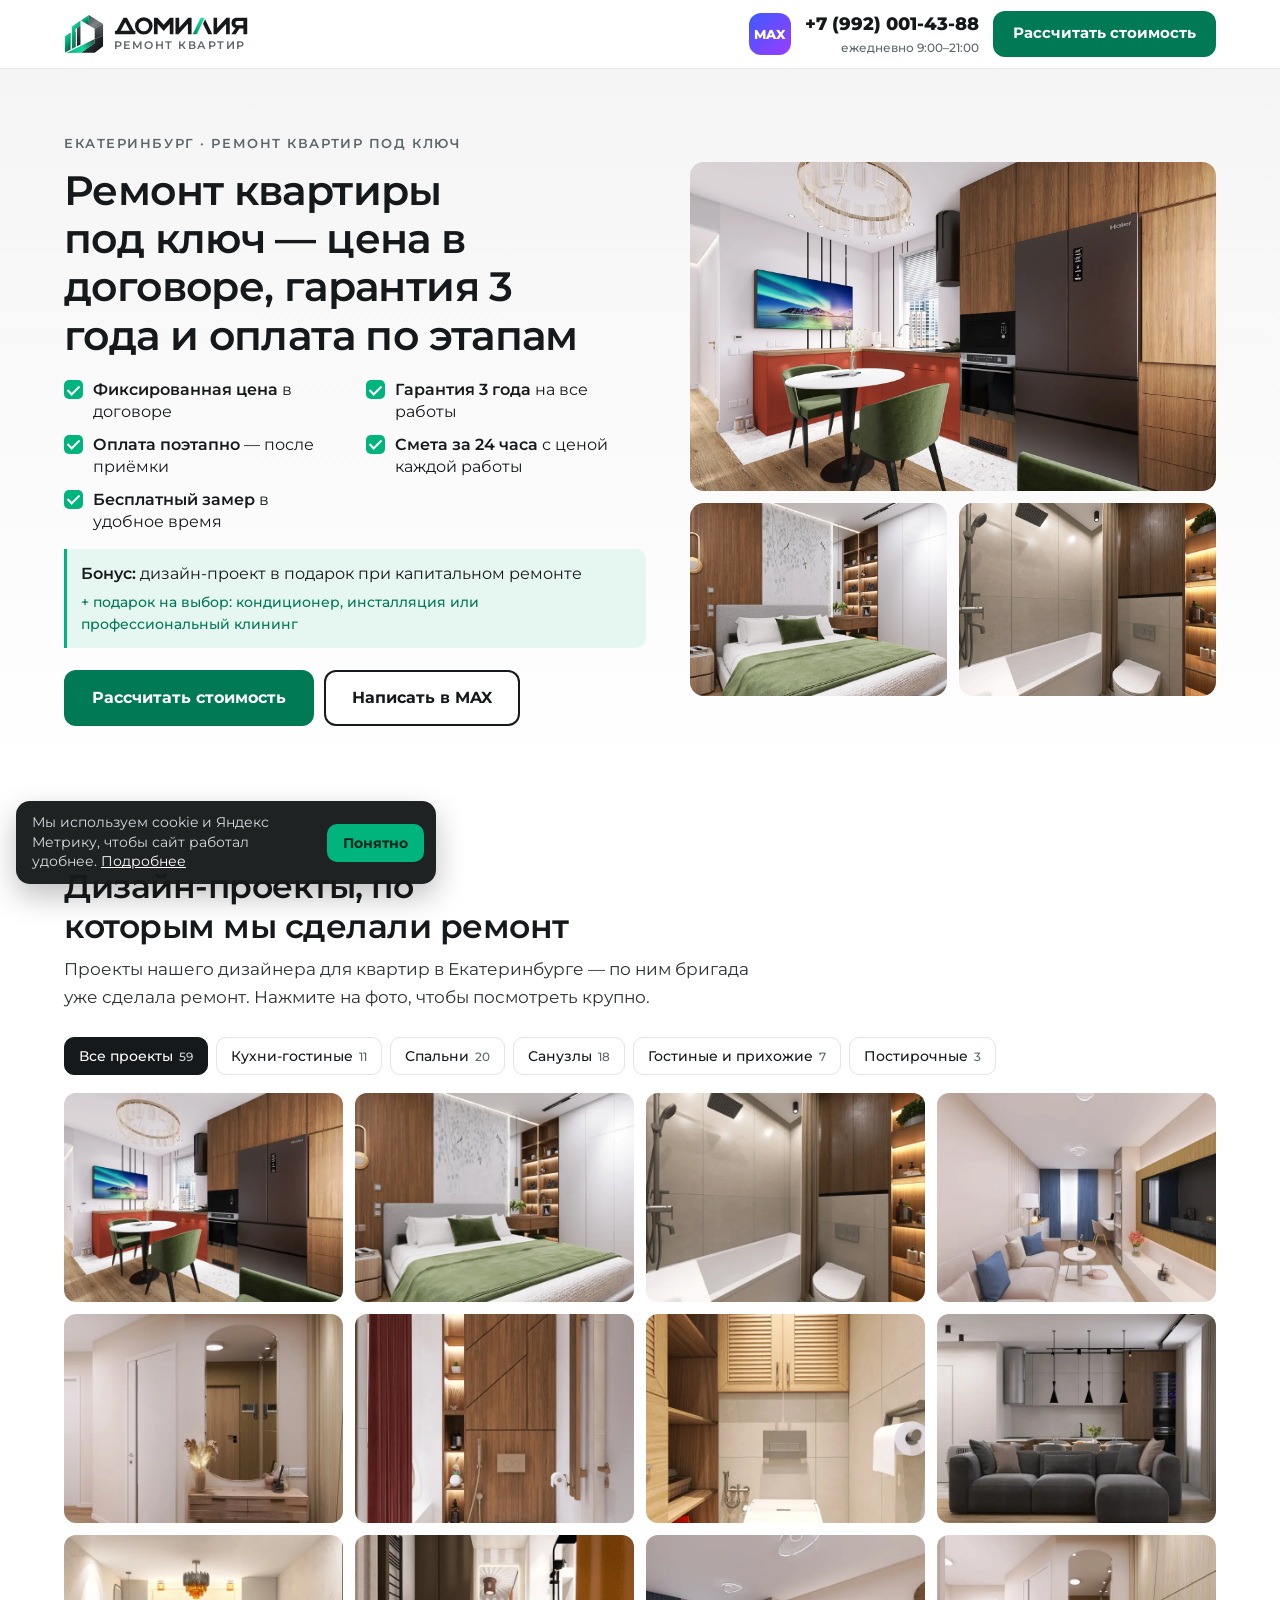
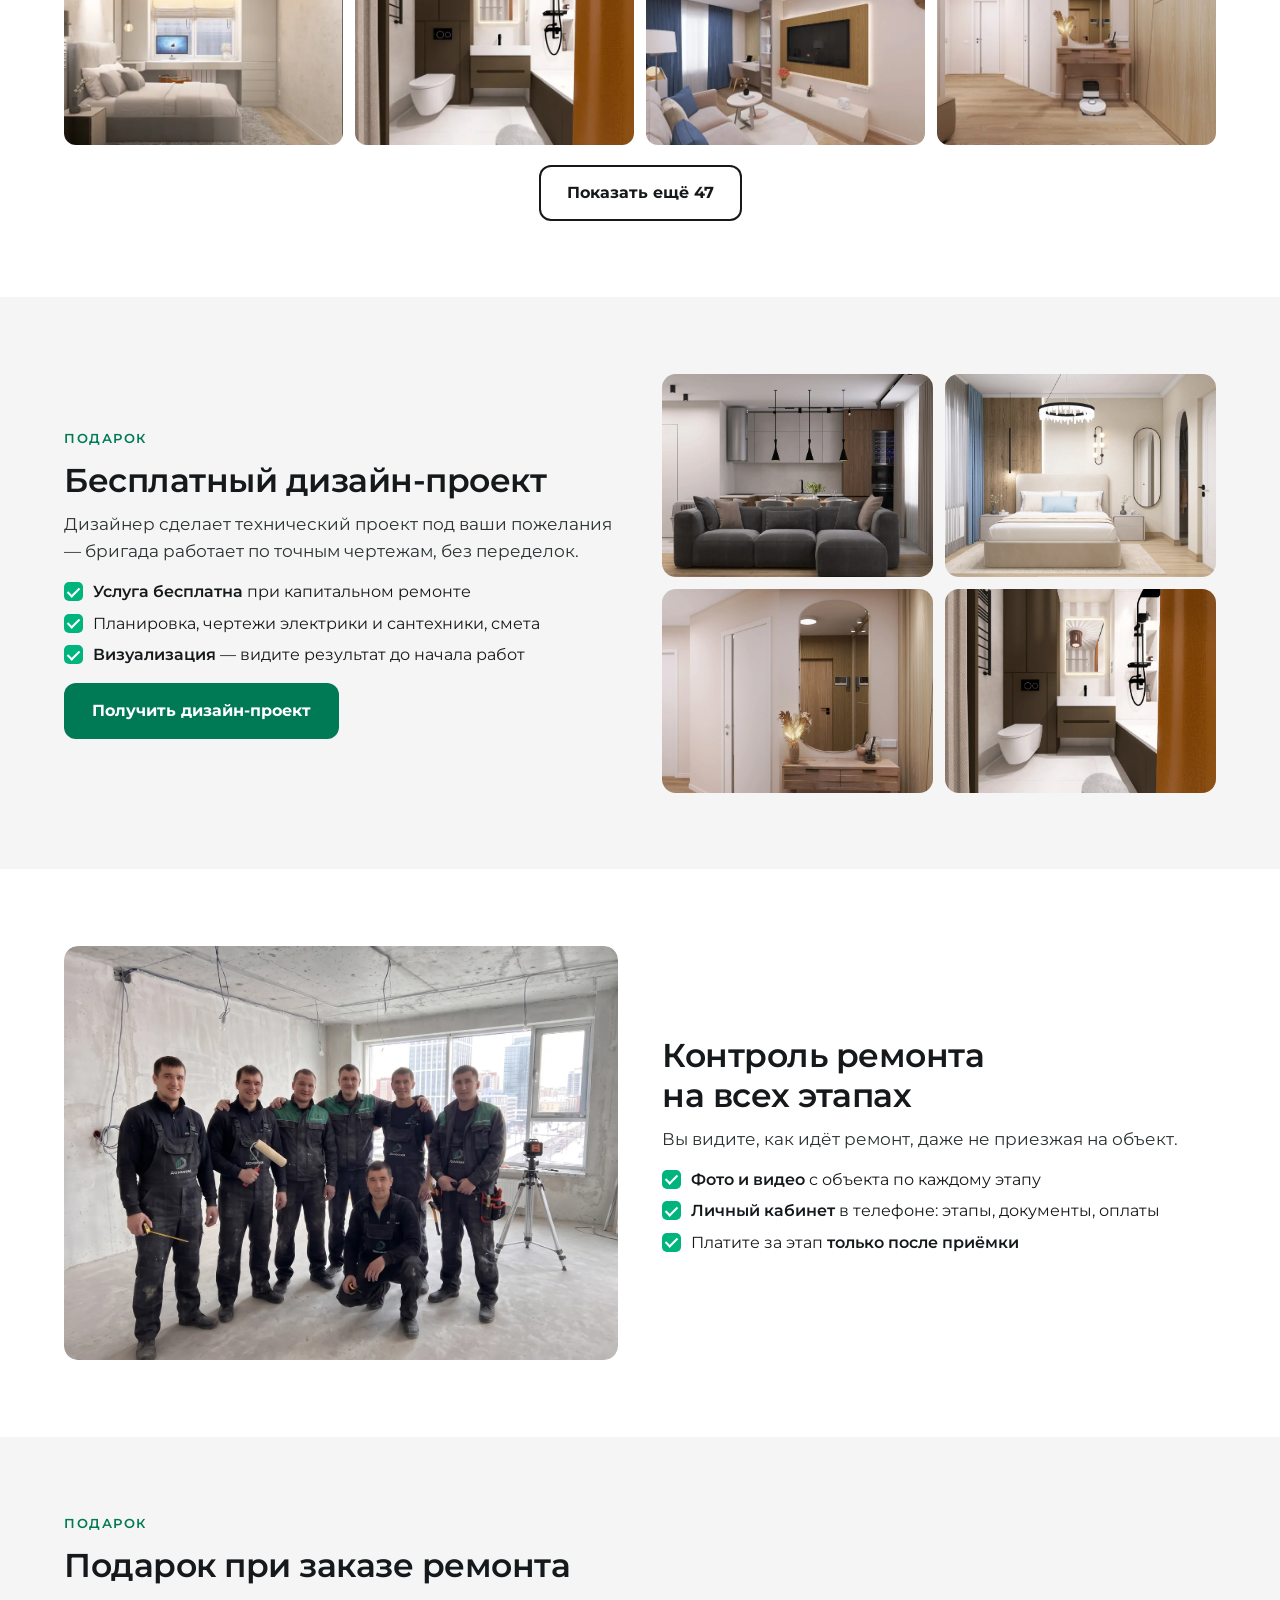
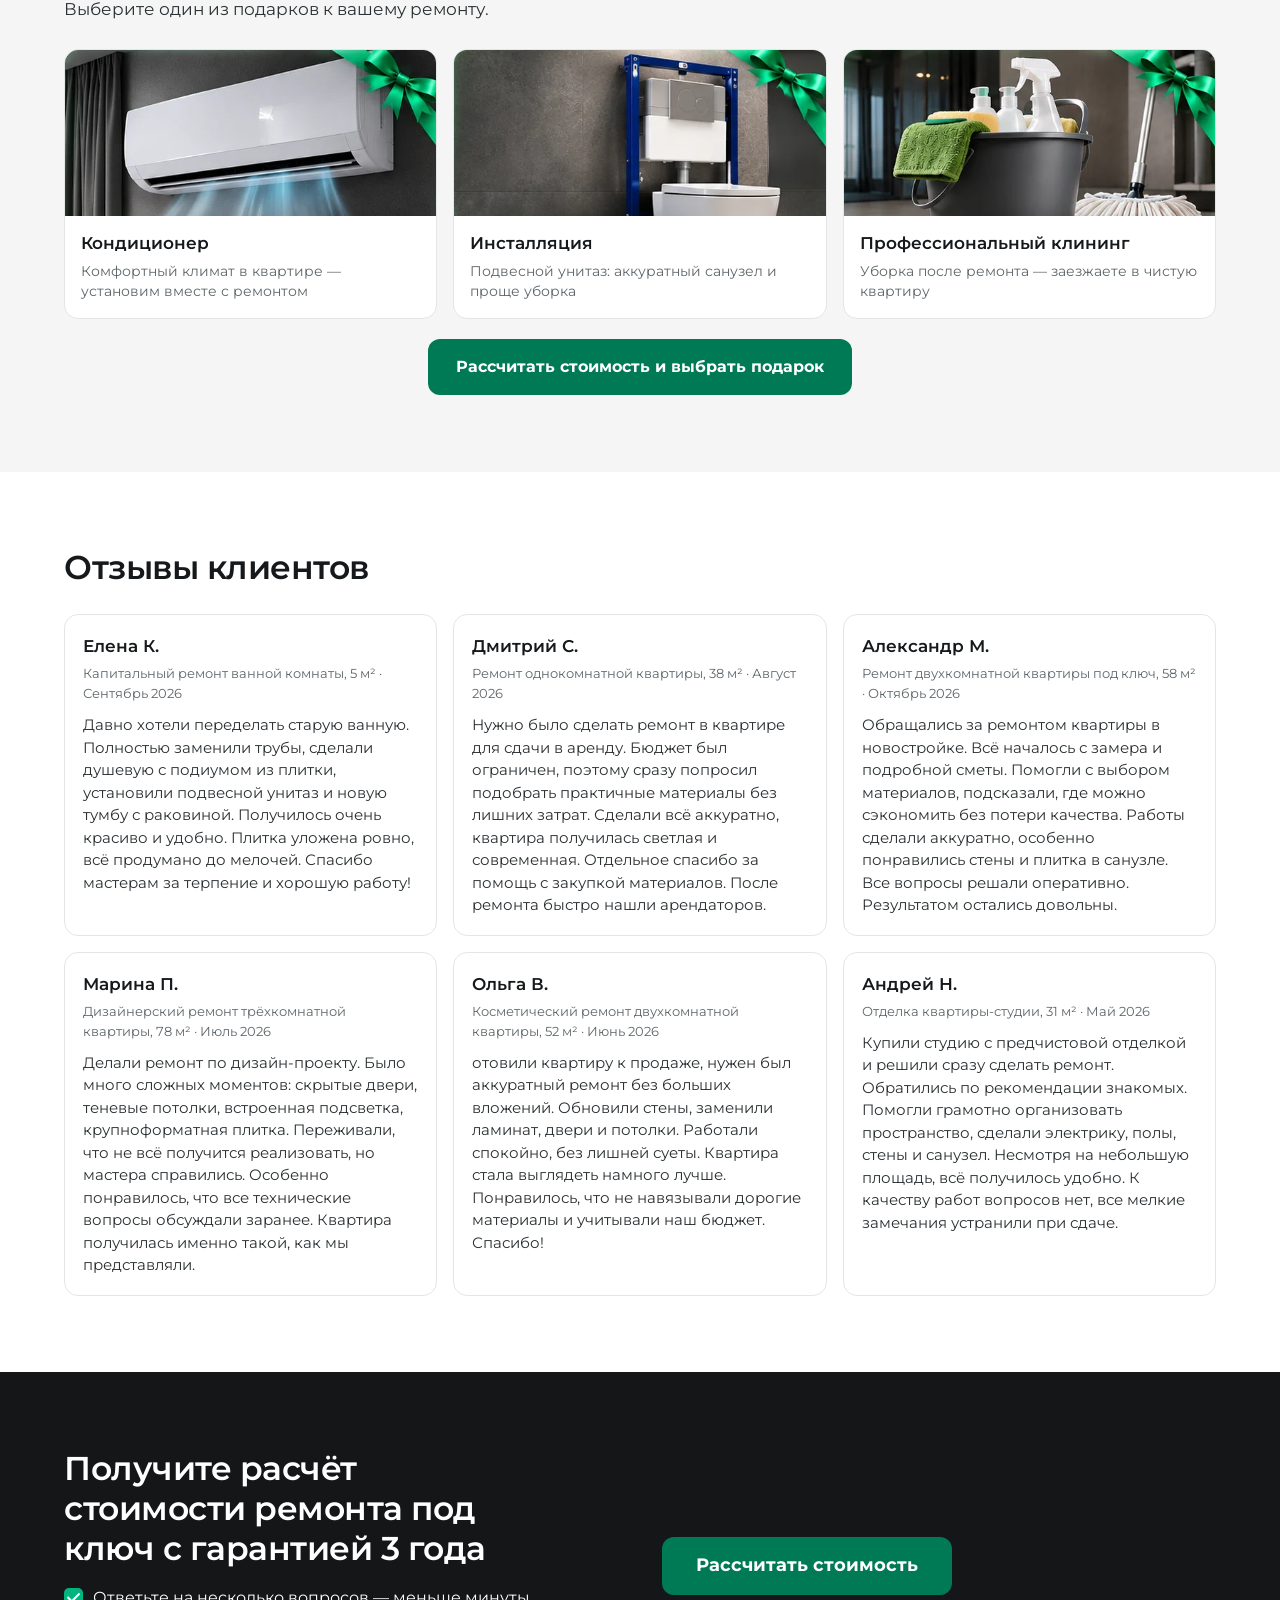
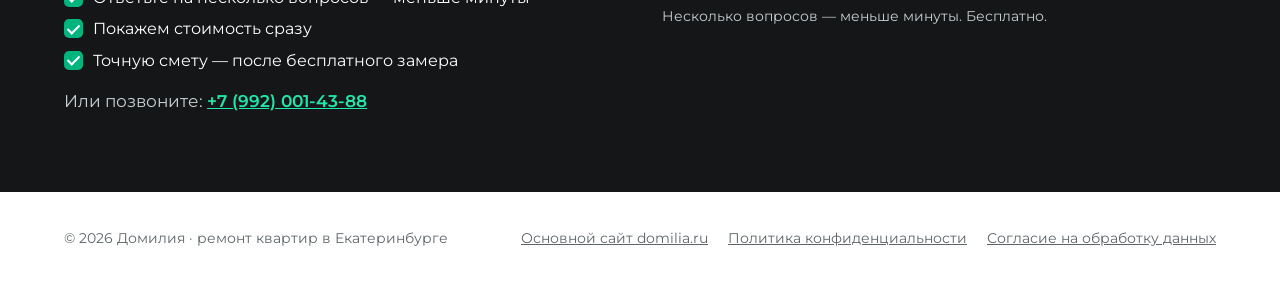
==== index.html @ bc4b632b "Квиз на телефоне: форма и кнопка «Узнать стоимость» видны целиком, поле телефона не прячется под кла" ====
<!DOCTYPE html>
<html lang="ru">
<head>
<meta charset="utf-8">
<meta name="viewport" content="width=device-width, initial-scale=1, viewport-fit=cover">
<script>document.documentElement.className+=" js"</script>
<title>Ремонт квартиры в Екатеринбурге под ключ — Домилия</title>
<meta name="description" content="Ремонт квартир под ключ в Екатеринбурге. Рассчитайте стоимость за минуту. Дизайн-проект в подарок, оплата по этапам, гарантия 3 года.">

<link rel="canonical" href="https://remont.domilia.ru/">
<meta property="og:type" content="website"><meta property="og:locale" content="ru_RU"><meta property="og:site_name" content="Домилия">
<meta property="og:title" content="Ремонт квартиры в Екатеринбурге под ключ — Домилия"><meta property="og:description" content="Ремонт квартир под ключ в Екатеринбурге. Рассчитайте стоимость за минуту. Дизайн-проект в подарок, оплата по этапам, гарантия 3 года."><meta property="og:image" content="https://domilia.ru/img/6908500.jpg">
<meta name="theme-color" content="#16191B">
<link rel="icon" href="/favicon.ico" sizes="any"><link rel="icon" href="/favicon.svg" type="image/svg+xml"><link rel="icon" type="image/png" sizes="120x120" href="/favicon-120x120.png"><link rel="apple-touch-icon" href="/apple-touch-icon.png">
<link rel="preload" href="/fonts/montserrat-cyrillic-800-normal.woff2" as="font" type="font/woff2" crossorigin><link rel="preload" href="/fonts/montserrat-cyrillic-400-normal.woff2" as="font" type="font/woff2" crossorigin>
<style>@font-face{font-family:Montserrat;font-style:normal;font-weight:400;font-display:swap;src:url(/fonts/montserrat-cyrillic-400-normal.woff2) format("woff2");unicode-range:U+0301,U+0400-045F,U+0490-0491,U+04B0-04B1,U+2116}@font-face{font-family:Montserrat;font-style:normal;font-weight:400;font-display:swap;src:url(/fonts/montserrat-latin-400-normal.woff2) format("woff2");unicode-range:U+0000-00FF,U+0131,U+0152-0153,U+02BB-02BC,U+02C6,U+02DA,U+02DC,U+0304,U+0308,U+0329,U+2000-206F,U+20AC,U+2122,U+2191,U+2193,U+2212,U+2215,U+FEFF,U+FFFD}@font-face{font-family:Montserrat;font-style:normal;font-weight:500;font-display:swap;src:url(/fonts/montserrat-cyrillic-500-normal.woff2) format("woff2");unicode-range:U+0301,U+0400-045F,U+0490-0491,U+04B0-04B1,U+2116}@font-face{font-family:Montserrat;font-style:normal;font-weight:500;font-display:swap;src:url(/fonts/montserrat-latin-500-normal.woff2) format("woff2");unicode-range:U+0000-00FF,U+0131,U+0152-0153,U+02BB-02BC,U+02C6,U+02DA,U+02DC,U+0304,U+0308,U+0329,U+2000-206F,U+20AC,U+2122,U+2191,U+2193,U+2212,U+2215,U+FEFF,U+FFFD}@font-face{font-family:Montserrat;font-style:normal;font-weight:600;font-display:swap;src:url(/fonts/montserrat-cyrillic-600-normal.woff2) format("woff2");unicode-range:U+0301,U+0400-045F,U+0490-0491,U+04B0-04B1,U+2116}@font-face{font-family:Montserrat;font-style:normal;font-weight:600;font-display:swap;src:url(/fonts/montserrat-latin-600-normal.woff2) format("woff2");unicode-range:U+0000-00FF,U+0131,U+0152-0153,U+02BB-02BC,U+02C6,U+02DA,U+02DC,U+0304,U+0308,U+0329,U+2000-206F,U+20AC,U+2122,U+2191,U+2193,U+2212,U+2215,U+FEFF,U+FFFD}@font-face{font-family:Montserrat;font-style:normal;font-weight:700;font-display:swap;src:url(/fonts/montserrat-cyrillic-700-normal.woff2) format("woff2");unicode-range:U+0301,U+0400-045F,U+0490-0491,U+04B0-04B1,U+2116}@font-face{font-family:Montserrat;font-style:normal;font-weight:700;font-display:swap;src:url(/fonts/montserrat-latin-700-normal.woff2) format("woff2");unicode-range:U+0000-00FF,U+0131,U+0152-0153,U+02BB-02BC,U+02C6,U+02DA,U+02DC,U+0304,U+0308,U+0329,U+2000-206F,U+20AC,U+2122,U+2191,U+2193,U+2212,U+2215,U+FEFF,U+FFFD}@font-face{font-family:Montserrat;font-style:normal;font-weight:800;font-display:swap;src:url(/fonts/montserrat-cyrillic-800-normal.woff2) format("woff2");unicode-range:U+0301,U+0400-045F,U+0490-0491,U+04B0-04B1,U+2116}@font-face{font-family:Montserrat;font-style:normal;font-weight:800;font-display:swap;src:url(/fonts/montserrat-latin-800-normal.woff2) format("woff2");unicode-range:U+0000-00FF,U+0131,U+0152-0153,U+02BB-02BC,U+02C6,U+02DA,U+02DC,U+0304,U+0308,U+0329,U+2000-206F,U+20AC,U+2122,U+2191,U+2193,U+2212,U+2215,U+FEFF,U+FFFD}</style>
<link rel="stylesheet" href="/style.css?v=1794850134178"><link rel="preload" href="/app.js?v=1794850134178" as="script"><link rel="preload" href="/img/quiz-dp-flat-s.webp" as="image"><link rel="preload" href="/img/quiz-dp-bath-s.webp" as="image">
<meta name="yandex-verification" content="8f62ce537b893b64" /></head>
<body class="ms">
<header class="top">
  <div class="w">
    <a class="mn-logo" href="/" aria-label="Домилия — ремонт квартир"><svg class="lg mn-lg" viewBox="30 26 418 416" aria-hidden="true"> <defs>  <linearGradient id="gG_m1" x1="0" y1="0" x2="0.35" y2="1"><stop offset="0" stop-color="#1FE6AA"/><stop offset=".45" stop-color="#00B47E"/><stop offset="1" stop-color="#006C4C"/></linearGradient>  <linearGradient id="gBand_m1" x1="55" y1="432" x2="351" y2="300" gradientUnits="userSpaceOnUse"><stop offset="0" stop-color="#00B47E"/><stop offset=".55" stop-color="#14D69C"/><stop offset="1" stop-color="#2A4A42"/></linearGradient>  <linearGradient id="gRoof_m1" x1="290" y1="36" x2="400" y2="160" gradientUnits="userSpaceOnUse"><stop offset="0" stop-color="#4A4F53"/><stop offset=".7" stop-color="#7C8488"/><stop offset="1" stop-color="#5C6367"/></linearGradient>  <linearGradient id="gSide_m1" x1="0" y1="0" x2="0" y2="1"><stop offset="0" stop-color="#5A6064"/><stop offset="1" stop-color="#2B2F32"/></linearGradient>  <linearGradient id="gLow_m1" x1="230" y1="300" x2="420" y2="430" gradientUnits="userSpaceOnUse"><stop offset="0" stop-color="#3A4044"/><stop offset="1" stop-color="#0E1011"/></linearGradient>  <linearGradient id="gLeg_m1" x1="0" y1="0" x2="0" y2="1"><stop offset="0" stop-color="#4C5357"/><stop offset="1" stop-color="#16191B"/></linearGradient> </defs> <g class="dm-mk"><path class="t" style="--i:7;--dx:10.0px;--dy:9.8px" fill="url(#gLow_m1)" d="M208,431 L351,328 L351,286 L438,252 L438,363 L351,431 Z"/><path class="t" style="--i:6;--dx:13.9px;--dy:-2.0px" fill="url(#gSide_m1)" d="M351,179 L438,129 L438,252 L351,286 Z"/><path class="t" style="--i:5;--dx:9.5px;--dy:-10.3px" fill="url(#gRoof_m1)" d="M290,36 L438,129 L351,179 L290,143 Z"/><path class="t" style="--i:4;--dx:2.3px;--dy:-13.8px" fill="url(#gG_m1)" d="M208,94 L290,36 L290,143 Z"/><path class="t" style="--i:3;--dx:0.2px;--dy:14.0px" fill="url(#gBand_m1)" d="M55,432 L351,286 L351,328 L208,431 Z"/><path class="t b" style="--i:1;--dx:-13.9px;--dy:-1.8px" fill="url(#gG_m1)" d="M202,94 L112,159 L112,390 L150,370 L150,182 L202,145 Z"/><path class="t b" style="--i:2;--dx:-13.1px;--dy:5.0px" fill="url(#gLeg_m1)" d="M202,145 L166,170 L166,363 L202,343 Z"/><path class="t b" style="--i:1;--dx:-11.7px;--dy:7.7px" fill="#0C3A2B" d="M150,214 L154,212 L154,368 L150,370 Z"/><path class="t b" style="--i:0;--dx:-12.3px;--dy:6.6px" fill="url(#gG_m1)" d="M95,221 L40,257 L40,427 L95,398 Z"/><path class="t b" style="--i:0;--dx:-12.3px;--dy:6.6px" fill="#0C3A2B" d="M95,221 L99,226 L99,396 L95,398 Z"/></g><defs><clipPath id="dmc_m1"><path d="M208,431 L351,328 L351,286 L438,252 L438,363 L351,431 Z"/><path d="M351,179 L438,129 L438,252 L351,286 Z"/><path d="M290,36 L438,129 L351,179 L290,143 Z"/><path d="M208,94 L290,36 L290,143 Z"/><path d="M55,432 L351,286 L351,328 L208,431 Z"/><path d="M202,94 L112,159 L112,390 L150,370 L150,182 L202,145 Z"/><path d="M202,145 L166,170 L166,363 L202,343 Z"/><path d="M150,214 L154,212 L154,368 L150,370 Z"/><path d="M95,221 L40,257 L40,427 L95,398 Z"/><path d="M95,221 L99,226 L99,396 L95,398 Z"/></clipPath><linearGradient id="dms_m1" x1="0" y1="0" x2="1" y2="0"><stop offset="0" stop-color="#fff" stop-opacity="0"/><stop offset=".5" stop-color="#fff" stop-opacity=".75"/><stop offset="1" stop-color="#fff" stop-opacity="0"/></linearGradient></defs><g clip-path="url(#dmc_m1)"><rect class="sh" x="-60" y="0" width="120" height="520" fill="url(#dms_m1)" transform="skewX(-20)"/></g></svg><span><svg class="dm-word" viewBox="480 176 984 132" aria-hidden="true"><defs><linearGradient id="gL_wl" x1="1144" y1="181" x2="1057" y2="303" gradientUnits="userSpaceOnUse"><stop offset="0" stop-color="#1FE6AA"/><stop offset="1" stop-color="#00915F"/></linearGradient></defs> <g id="word_wl" fill="currentColor" fill-rule="evenodd"><path d="M487,277 L499,277 L550,181 L575,181 L626,277 L637,277 L637,303 L487,303 Z M529,277 L562.5,215 L596,277 Z"/><path d="M763,241.5 A64.5,63.5 0 1 0 634,241.5 A64.5,63.5 0 1 0 763,241.5 Z M737,241.5 A38.5,38.5 0 1 1 660,241.5 A38.5,38.5 0 1 1 737,241.5 Z"/><path d="M773,181 L799,181 L844.5,233 L890,181 L916,181 L916,303 L889,303 L889,227 L844.5,278 L800,227 L800,303 L773,303 Z"/><path d="M931,181 L958,181 L958,255 L1025,181 L1049,181 L1049,303 L1022,303 L1022,226 L953,303 L931,303 Z"/><path d="M1148,192 L1201,303 L1171,303 L1133,226 Z"/><path d="M1210,181 L1236,181 L1236,256 L1305,181 L1329,181 L1329,303 L1302,303 L1302,227 L1232,303 L1210,303 Z"/><path d="M1457,181 H1380 A38,38 0 0 0 1372,256.2 L1340,303 H1372 L1400,261 H1429 V303 H1457 Z M1429,206 H1385 A15,15 0 0 0 1385,236 H1429 Z"/></g><path class="dm-l" fill="url(#gL_wl)" d="M1057,303 L1088,303 L1144,181 L1116,181 Z"/></svg><small>РЕМОНТ КВАРТИР</small></span></a>
    <div class="top-r"><a class="msg mxg on" data-goal="lp_messenger" href="https://max.ru/u/f9LHodD0cOJTEjj9axaw8EccNAsqVBsyg819IWFIL26qD0vIp-ldA-uJAIQ" target="_blank" rel="noopener" aria-label="Написать в MAX">MAX</a><a class="top-ph" data-tel data-goal="lp_call" href="tel:+79920014388"><span class="num">+7 (992) 001-43-88</span><small>ежедневно 9:00–21:00</small></a><a class="btn" href="#calc" data-goal="lp_cta_top">Рассчитать стоимость</a></div>
  </div>
</header>
<main>
<section class="ms-hero"><div class="w ms-hg"><div><div class="ms-pre">Екатеринбург · ремонт квартир под ключ</div><h1>Ремонт квартиры под ключ — цена в договоре, гарантия 3 года и оплата по этапам</h1><ul class="ms-ck c2"><li><i aria-hidden="true"></i><span><b>Фиксированная цена</b> в договоре</span></li><li><i aria-hidden="true"></i><span><b>Гарантия 3 года</b> на все работы</span></li><li><i aria-hidden="true"></i><span><b>Оплата поэтапно</b> — после приёмки</span></li><li><i aria-hidden="true"></i><span><b>Смета за 24 часа</b> с ценой каждой работы</span></li><li><i aria-hidden="true"></i><span><b>Бесплатный замер</b> в удобное время</span></li></ul><div class="ms-bonus"><b>Бонус:</b> дизайн-проект в подарок при капитальном ремонте<span class="ms-gl">+ подарок на выбор: кондиционер, инсталляция или профессиональный клининг</span></div><div class="ms-cta"><a class="btn" href="#calc" data-goal="lp_cta_top">Рассчитать стоимость</a><a class="btn lt" href="https://max.ru/u/f9LHodD0cOJTEjj9axaw8EccNAsqVBsyg819IWFIL26qD0vIp-ldA-uJAIQ" target="_blank" rel="noopener" data-goal="lp_messenger">Написать в MAX</a></div></div><div class="ms-hp"><figure class="big"><img src="/img/dp/f/kuh_03.webp" alt="" loading="lazy" width="800" height="600"></figure><figure class=""><img src="/img/dp/f/spal_00.webp" alt="" loading="lazy" width="800" height="600"></figure><figure class=""><img src="/img/dp/f/san_04.webp" alt="" loading="lazy" width="800" height="600"></figure></div></div></section>
<section class="ms-s " id="works"><div class="w"><div class="ms-h"><h2>Дизайн-проекты, по которым мы сделали ремонт</h2><p>Проекты нашего дизайнера для квартир в Екатеринбурге — по ним бригада уже сделала ремонт. Нажмите на фото, чтобы посмотреть крупно.</p></div><div class="gl" id="gl"><div class="gl-tabs" role="tablist"><button type="button" role="tab" data-c="all" data-g="all" class="on" aria-selected="true">Все проекты <small>59</small></button><button type="button" role="tab" data-c="kuh" data-g="kuh">Кухни-гостиные <small>11</small></button><button type="button" role="tab" data-c="spal" data-g="spal">Спальни <small>20</small></button><button type="button" role="tab" data-c="san" data-g="san,x">Санузлы <small>18</small></button><button type="button" role="tab" data-c="gost" data-g="gost,kor">Гостиные и прихожие <small>7</small></button><button type="button" role="tab" data-c="post" data-g="post">Постирочные <small>3</small></button></div><div class="gl-g"><button type="button" class="gl-i" data-c="kuh" data-id="kuh_03"><img src="/img/dp/t/kuh_03.webp" alt="Дизайн-проект — кухня-гостиная" loading="lazy" width="640" height="480"></button><button type="button" class="gl-i" data-c="spal" data-id="spal_00"><img src="/img/dp/t/spal_00.webp" alt="Дизайн-проект — спальня" loading="lazy" width="640" height="480"></button><button type="button" class="gl-i" data-c="san" data-id="san_04"><img src="/img/dp/t/san_04.webp" alt="Дизайн-проект — санузел" loading="lazy" width="640" height="480"></button><button type="button" class="gl-i" data-c="gost" data-id="gost_01"><img src="/img/dp/t/gost_01.webp" alt="Дизайн-проект — гостиная" loading="lazy" width="640" height="480"></button><button type="button" class="gl-i" data-c="kor" data-id="kor_00"><img src="/img/dp/t/kor_00.webp" alt="Дизайн-проект — прихожая" loading="lazy" width="640" height="480"></button><button type="button" class="gl-i" data-c="x" data-id="x_00"><img src="/img/dp/t/x_00.webp" alt="Дизайн-проект — туалет" loading="lazy" width="640" height="480"></button><button type="button" class="gl-i" data-c="post" data-id="post_00"><img src="/img/dp/t/post_00.webp" alt="Дизайн-проект — постирочная" loading="lazy" width="640" height="480"></button><button type="button" class="gl-i" data-c="kuh" data-id="kuh_02"><img src="/img/dp/t/kuh_02.webp" alt="Дизайн-проект — кухня-гостиная" loading="lazy" width="640" height="480"></button><button type="button" class="gl-i" data-c="spal" data-id="spal_01"><img src="/img/dp/t/spal_01.webp" alt="Дизайн-проект — спальня" loading="lazy" width="640" height="480"></button><button type="button" class="gl-i" data-c="san" data-id="san_02"><img src="/img/dp/t/san_02.webp" alt="Дизайн-проект — санузел" loading="lazy" width="640" height="480"></button><button type="button" class="gl-i" data-c="gost" data-id="gost_02"><img src="/img/dp/t/gost_02.webp" alt="Дизайн-проект — гостиная" loading="lazy" width="640" height="480"></button><button type="button" class="gl-i" data-c="kor" data-id="kor_01"><img src="/img/dp/t/kor_01.webp" alt="Дизайн-проект — прихожая" loading="lazy" width="640" height="480"></button><button type="button" class="gl-i" data-c="x" data-id="x_01" hidden><img src="/img/dp/t/x_01.webp" alt="Дизайн-проект — туалет" loading="lazy" width="640" height="480"></button><button type="button" class="gl-i" data-c="post" data-id="post_01" hidden><img src="/img/dp/t/post_01.webp" alt="Дизайн-проект — постирочная" loading="lazy" width="640" height="480"></button><button type="button" class="gl-i" data-c="kuh" data-id="kuh_00" hidden><img src="/img/dp/t/kuh_00.webp" alt="Дизайн-проект — кухня-гостиная" loading="lazy" width="640" height="480"></button><button type="button" class="gl-i" data-c="spal" data-id="spal_17" hidden><img src="/img/dp/t/spal_17.webp" alt="Дизайн-проект — спальня" loading="lazy" width="640" height="480"></button><button type="button" class="gl-i" data-c="san" data-id="san_07" hidden><img src="/img/dp/t/san_07.webp" alt="Дизайн-проект — санузел" loading="lazy" width="640" height="480"></button><button type="button" class="gl-i" data-c="gost" data-id="gost_00" hidden><img src="/img/dp/t/gost_00.webp" alt="Дизайн-проект — гостиная" loading="lazy" width="640" height="480"></button><button type="button" class="gl-i" data-c="kor" data-id="kor_02" hidden><img src="/img/dp/t/kor_02.webp" alt="Дизайн-проект — прихожая" loading="lazy" width="640" height="480"></button><button type="button" class="gl-i" data-c="x" data-id="x_02" hidden><img src="/img/dp/t/x_02.webp" alt="Дизайн-проект — туалет" loading="lazy" width="640" height="480"></button><button type="button" class="gl-i" data-c="post" data-id="post_02" hidden><img src="/img/dp/t/post_02.webp" alt="Дизайн-проект — постирочная" loading="lazy" width="640" height="480"></button><button type="button" class="gl-i" data-c="kuh" data-id="kuh_09" hidden><img src="/img/dp/t/kuh_09.webp" alt="Дизайн-проект — кухня-гостиная" loading="lazy" width="640" height="480"></button><button type="button" class="gl-i" data-c="spal" data-id="spal_15" hidden><img src="/img/dp/t/spal_15.webp" alt="Дизайн-проект — спальня" loading="lazy" width="640" height="480"></button><button type="button" class="gl-i" data-c="san" data-id="san_00" hidden><img src="/img/dp/t/san_00.webp" alt="Дизайн-проект — санузел" loading="lazy" width="640" height="480"></button><button type="button" class="gl-i" data-c="kor" data-id="kor_03" hidden><img src="/img/dp/t/kor_03.webp" alt="Дизайн-проект — прихожая" loading="lazy" width="640" height="480"></button><button type="button" class="gl-i" data-c="x" data-id="x_03" hidden><img src="/img/dp/t/x_03.webp" alt="Дизайн-проект — туалет" loading="lazy" width="640" height="480"></button><button type="button" class="gl-i" data-c="kuh" data-id="kuh_05" hidden><img src="/img/dp/t/kuh_05.webp" alt="Дизайн-проект — кухня-гостиная" loading="lazy" width="640" height="480"></button><button type="button" class="gl-i" data-c="spal" data-id="spal_19" hidden><img src="/img/dp/t/spal_19.webp" alt="Дизайн-проект — спальня" loading="lazy" width="640" height="480"></button><button type="button" class="gl-i" data-c="san" data-id="san_12" hidden><img src="/img/dp/t/san_12.webp" alt="Дизайн-проект — санузел" loading="lazy" width="640" height="480"></button><button type="button" class="gl-i" data-c="x" data-id="x_04" hidden><img src="/img/dp/t/x_04.webp" alt="Дизайн-проект — туалет" loading="lazy" width="640" height="480"></button><button type="button" class="gl-i" data-c="kuh" data-id="kuh_01" hidden><img src="/img/dp/t/kuh_01.webp" alt="Дизайн-проект — кухня-гостиная" loading="lazy" width="640" height="480"></button><button type="button" class="gl-i" data-c="spal" data-id="spal_09" hidden><img src="/img/dp/t/spal_09.webp" alt="Дизайн-проект — спальня" loading="lazy" width="640" height="480"></button><button type="button" class="gl-i" data-c="san" data-id="san_03" hidden><img src="/img/dp/t/san_03.webp" alt="Дизайн-проект — санузел" loading="lazy" width="640" height="480"></button><button type="button" class="gl-i" data-c="kuh" data-id="kuh_04" hidden><img src="/img/dp/t/kuh_04.webp" alt="Дизайн-проект — кухня-гостиная" loading="lazy" width="640" height="480"></button><button type="button" class="gl-i" data-c="spal" data-id="spal_10" hidden><img src="/img/dp/t/spal_10.webp" alt="Дизайн-проект — спальня" loading="lazy" width="640" height="480"></button><button type="button" class="gl-i" data-c="san" data-id="san_01" hidden><img src="/img/dp/t/san_01.webp" alt="Дизайн-проект — санузел" loading="lazy" width="640" height="480"></button><button type="button" class="gl-i" data-c="kuh" data-id="kuh_06" hidden><img src="/img/dp/t/kuh_06.webp" alt="Дизайн-проект — кухня-гостиная" loading="lazy" width="640" height="480"></button><button type="button" class="gl-i" data-c="spal" data-id="spal_02" hidden><img src="/img/dp/t/spal_02.webp" alt="Дизайн-проект — спальня" loading="lazy" width="640" height="480"></button><button type="button" class="gl-i" data-c="san" data-id="san_05" hidden><img src="/img/dp/t/san_05.webp" alt="Дизайн-проект — санузел" loading="lazy" width="640" height="480"></button><button type="button" class="gl-i" data-c="kuh" data-id="kuh_07" hidden><img src="/img/dp/t/kuh_07.webp" alt="Дизайн-проект — кухня-гостиная" loading="lazy" width="640" height="480"></button><button type="button" class="gl-i" data-c="spal" data-id="spal_03" hidden><img src="/img/dp/t/spal_03.webp" alt="Дизайн-проект — спальня" loading="lazy" width="640" height="480"></button><button type="button" class="gl-i" data-c="san" data-id="san_06" hidden><img src="/img/dp/t/san_06.webp" alt="Дизайн-проект — санузел" loading="lazy" width="640" height="480"></button><button type="button" class="gl-i" data-c="kuh" data-id="kuh_08" hidden><img src="/img/dp/t/kuh_08.webp" alt="Дизайн-проект — кухня-гостиная" loading="lazy" width="640" height="480"></button><button type="button" class="gl-i" data-c="spal" data-id="spal_04" hidden><img src="/img/dp/t/spal_04.webp" alt="Дизайн-проект — спальня" loading="lazy" width="640" height="480"></button><button type="button" class="gl-i" data-c="san" data-id="san_08" hidden><img src="/img/dp/t/san_08.webp" alt="Дизайн-проект — санузел" loading="lazy" width="640" height="480"></button><button type="button" class="gl-i" data-c="kuh" data-id="kuh_10" hidden><img src="/img/dp/t/kuh_10.webp" alt="Дизайн-проект — кухня-гостиная" loading="lazy" width="640" height="480"></button><button type="button" class="gl-i" data-c="spal" data-id="spal_05" hidden><img src="/img/dp/t/spal_05.webp" alt="Дизайн-проект — спальня" loading="lazy" width="640" height="480"></button><button type="button" class="gl-i" data-c="san" data-id="san_09" hidden><img src="/img/dp/t/san_09.webp" alt="Дизайн-проект — санузел" loading="lazy" width="640" height="480"></button><button type="button" class="gl-i" data-c="spal" data-id="spal_06" hidden><img src="/img/dp/t/spal_06.webp" alt="Дизайн-проект — спальня" loading="lazy" width="640" height="480"></button><button type="button" class="gl-i" data-c="san" data-id="san_10" hidden><img src="/img/dp/t/san_10.webp" alt="Дизайн-проект — санузел" loading="lazy" width="640" height="480"></button><button type="button" class="gl-i" data-c="spal" data-id="spal_07" hidden><img src="/img/dp/t/spal_07.webp" alt="Дизайн-проект — спальня" loading="lazy" width="640" height="480"></button><button type="button" class="gl-i" data-c="san" data-id="san_11" hidden><img src="/img/dp/t/san_11.webp" alt="Дизайн-проект — санузел" loading="lazy" width="640" height="480"></button><button type="button" class="gl-i" data-c="spal" data-id="spal_08" hidden><img src="/img/dp/t/spal_08.webp" alt="Дизайн-проект — спальня" loading="lazy" width="640" height="480"></button><button type="button" class="gl-i" data-c="spal" data-id="spal_11" hidden><img src="/img/dp/t/spal_11.webp" alt="Дизайн-проект — спальня" loading="lazy" width="640" height="480"></button><button type="button" class="gl-i" data-c="spal" data-id="spal_12" hidden><img src="/img/dp/t/spal_12.webp" alt="Дизайн-проект — спальня" loading="lazy" width="640" height="480"></button><button type="button" class="gl-i" data-c="spal" data-id="spal_13" hidden><img src="/img/dp/t/spal_13.webp" alt="Дизайн-проект — спальня" loading="lazy" width="640" height="480"></button><button type="button" class="gl-i" data-c="spal" data-id="spal_14" hidden><img src="/img/dp/t/spal_14.webp" alt="Дизайн-проект — спальня" loading="lazy" width="640" height="480"></button><button type="button" class="gl-i" data-c="spal" data-id="spal_16" hidden><img src="/img/dp/t/spal_16.webp" alt="Дизайн-проект — спальня" loading="lazy" width="640" height="480"></button><button type="button" class="gl-i" data-c="spal" data-id="spal_18" hidden><img src="/img/dp/t/spal_18.webp" alt="Дизайн-проект — спальня" loading="lazy" width="640" height="480"></button></div><div class="gl-more"><button type="button" class="btn lt" id="glMore">Показать ещё</button></div></div><script>(function(){var G=document.getElementById("gl"),T=G.querySelectorAll(".gl-tabs button"),I=[].slice.call(G.querySelectorAll(".gl-i")),M=document.getElementById("glMore"),cur=[],lim=12;function show(){var n=0;I.forEach(function(b){var ok=cur===null||cur.indexOf(b.dataset.c)>-1;b.hidden=!ok||n>=lim;if(ok)n++;});var tot=I.filter(function(b){return cur===null||cur.indexOf(b.dataset.c)>-1}).length;M.parentNode.hidden=tot<=lim;M.textContent="Показать ещё "+(tot-lim>0?tot-lim:"");}cur=null;show();T.forEach(function(t){t.onclick=function(){T.forEach(function(x){x.classList.remove("on");x.removeAttribute("aria-selected")});t.classList.add("on");t.setAttribute("aria-selected","true");cur=t.dataset.c==="all"?null:t.dataset.g.split(",");lim=12;show();};});M.onclick=function(){lim+=12;show();};var lb,k=0,vis=[];function op(i){vis=I.filter(function(b){return cur===null||cur.indexOf(b.dataset.c)>-1});k=i;if(!lb){lb=document.createElement("div");lb.className="gl-lb";lb.innerHTML="<button class=\"gl-x\" aria-label=\"Закрыть\">✕</button><button class=\"gl-p\" aria-label=\"Назад\">‹</button><img alt=\"\"><button class=\"gl-n\" aria-label=\"Вперёд\">›</button><div class=\"gl-c\"></div>";document.body.appendChild(lb);lb.querySelector(".gl-x").onclick=cl;lb.querySelector(".gl-p").onclick=function(){go(-1)};lb.querySelector(".gl-n").onclick=function(){go(1)};lb.onclick=function(e){if(e.target===lb)cl()};var sx=0;lb.addEventListener("touchstart",function(e){sx=e.touches[0].clientX},{passive:true});lb.addEventListener("touchend",function(e){var d=e.changedTouches[0].clientX-sx;if(Math.abs(d)>40)go(d<0?1:-1)});}rd();lb.hidden=false;document.documentElement.style.overflow="hidden";addEventListener("keydown",ky);}function rd(){var b=vis[k];lb.querySelector("img").src="/img/dp/f/"+b.dataset.id+".webp";lb.querySelector(".gl-c").textContent=(k+1)+" из "+vis.length;}function go(d){k=(k+d+vis.length)%vis.length;rd();}function cl(){lb.hidden=true;document.documentElement.style.overflow="";removeEventListener("keydown",ky);}function ky(e){if(e.key==="Escape")cl();if(e.key==="ArrowRight")go(1);if(e.key==="ArrowLeft")go(-1);}I.forEach(function(b){b.onclick=function(){var v=I.filter(function(x){return cur===null||cur.indexOf(x.dataset.c)>-1});op(v.indexOf(b));};});})()</script></div></section>
<section class="ms-s alt" id="design"><div class="w"><div class="ms-2"><div><div class="ms-pre g">Подарок</div><h2>Бесплатный дизайн-проект</h2><p>Дизайнер сделает технический проект под ваши пожелания — бригада работает по точным чертежам, без переделок.</p><ul class="ms-ck"><li><i aria-hidden="true"></i><span><b>Услуга бесплатна</b> при капитальном ремонте</span></li><li><i aria-hidden="true"></i><span>Планировка, чертежи электрики и сантехники, смета</span></li><li><i aria-hidden="true"></i><span><b>Визуализация</b> — видите результат до начала работ</span></li></ul><a class="btn" href="#calc" data-goal="lp_cta_gift">Получить дизайн-проект</a></div><div class="ms-g2"><figure class=""><img src="/img/dp/f/kuh_02.webp" alt="" loading="lazy" width="800" height="600"></figure><figure class=""><img src="/img/dp/f/spal_17.webp" alt="" loading="lazy" width="800" height="600"></figure><figure class=""><img src="/img/dp/f/kor_00.webp" alt="" loading="lazy" width="800" height="600"></figure><figure class=""><img src="/img/dp/f/san_02.webp" alt="" loading="lazy" width="800" height="600"></figure></div></div></div></section>
<section class="ms-s " id="control"><div class="w"><div class="ms-2 rev"><figure class="ms-brig"><img src="/img/brigada-na-obekte.webp" alt="Бригада Домилии на объекте" loading="lazy" width="1400" height="1036"></figure><div><h2>Контроль ремонта на всех этапах</h2><p>Вы видите, как идёт ремонт, даже не приезжая на объект.</p><ul class="ms-ck"><li><i aria-hidden="true"></i><span><b>Фото и видео</b> с объекта по каждому этапу</span></li><li><i aria-hidden="true"></i><span><b>Личный кабинет</b> в телефоне: этапы, документы, оплаты</span></li><li><i aria-hidden="true"></i><span>Платите за этап <b>только после приёмки</b></span></li></ul></div></div></div></section>
<section class="ms-s alt" id="gift"><div class="w"><div class="ms-h"><div class="ms-pre g">Подарок</div><h2>Подарок при заказе ремонта</h2><p>Выберите один из подарков к вашему ремонту.</p></div><div class="ms-gfs"><div class="ms-gf"><img src="/img/gift-kond.webp" alt="Кондиционер в подарок" loading="lazy" width="520" height="232"><div><b>Кондиционер</b><span>Комфортный климат в квартире — установим вместе с ремонтом</span></div></div><div class="ms-gf"><img src="/img/gift-inst.webp" alt="Инсталляция в подарок" loading="lazy" width="520" height="232"><div><b>Инсталляция</b><span>Подвесной унитаз: аккуратный санузел и проще уборка</span></div></div><div class="ms-gf"><img src="/img/gift-klin.webp" alt="Профессиональный клининг в подарок" loading="lazy" width="520" height="232"><div><b>Профессиональный клининг</b><span>Уборка после ремонта — заезжаете в чистую квартиру</span></div></div></div><div class="ms-gc"><a class="btn" href="#calc" data-goal="lp_cta_gift">Рассчитать стоимость и выбрать подарок</a></div></div></section>
<section class="ms-s " id="reviews"><div class="w"><div class="ms-h"><h2>Отзывы клиентов</h2></div><div class="ms-g3 rvs"><div class="ms-rv"><b>Елена К.</b><small>Капитальный ремонт ванной комнаты, 5 м² · Сентябрь 2026</small><p>Давно хотели переделать старую ванную. Полностью заменили трубы, сделали душевую с подиумом из плитки, установили подвесной унитаз и новую тумбу с раковиной. Получилось очень красиво и удобно. Плитка уложена ровно, всё продумано до мелочей. Спасибо мастерам за терпение и хорошую работу!</p></div><div class="ms-rv"><b>Дмитрий С.</b><small>Ремонт однокомнатной квартиры, 38 м² · Август 2026</small><p>Нужно было сделать ремонт в квартире для сдачи в аренду. Бюджет был ограничен, поэтому сразу попросил подобрать практичные материалы без лишних затрат. Сделали всё аккуратно, квартира получилась светлая и современная. Отдельное спасибо за помощь с закупкой материалов. После ремонта быстро нашли арендаторов.</p></div><div class="ms-rv"><b>Александр М.</b><small>Ремонт двухкомнатной квартиры под ключ, 58 м² · Октябрь 2026</small><p>Обращались за ремонтом квартиры в новостройке. Всё началось с замера и подробной сметы. Помогли с выбором материалов, подсказали, где можно сэкономить без потери качества. Работы сделали аккуратно, особенно понравились стены и плитка в санузле. Все вопросы решали оперативно. Результатом остались довольны.</p></div><div class="ms-rv"><b>Марина П.</b><small>Дизайнерский ремонт трёхкомнатной квартиры, 78 м² · Июль 2026</small><p>Делали ремонт по дизайн-проекту. Было много сложных моментов: скрытые двери, теневые потолки, встроенная подсветка, крупноформатная плитка. Переживали, что не всё получится реализовать, но мастера справились. Особенно понравилось, что все технические вопросы обсуждали заранее. Квартира получилась именно такой, как мы представляли.</p></div><div class="ms-rv"><b>Ольга В.</b><small>Косметический ремонт двухкомнатной квартиры, 52 м² · Июнь 2026</small><p>отовили квартиру к продаже, нужен был аккуратный ремонт без больших вложений. Обновили стены, заменили ламинат, двери и потолки. Работали спокойно, без лишней суеты. Квартира стала выглядеть намного лучше. Понравилось, что не навязывали дорогие материалы и учитывали наш бюджет. Спасибо!</p></div><div class="ms-rv"><b>Андрей Н.</b><small>Отделка квартиры-студии, 31 м² · Май 2026</small><p>Купили студию с предчистовой отделкой и решили сразу сделать ремонт. Обратились по рекомендации знакомых. Помогли грамотно организовать пространство, сделали электрику, полы, стены и санузел. Несмотря на небольшую площадь, всё получилось удобно. К качеству работ вопросов нет, все мелкие замечания устранили при сдаче.</p></div></div></div></section>
<section class="ms-fin" id="calc-s"><div class="w ms-fg"><div><h2>Получите расчёт стоимости ремонта под ключ с гарантией 3 года</h2><ul class="ms-ck"><li><i aria-hidden="true"></i><span>Ответьте на несколько вопросов — меньше минуты</span></li><li><i aria-hidden="true"></i><span>Покажем стоимость сразу</span></li><li><i aria-hidden="true"></i><span>Точную смету — после бесплатного замера</span></li></ul><p class="ms-ph2">Или позвоните: <a href="tel:+79920014388" data-tel data-goal="lp_call">+7 (992) 001-43-88</a></p></div><div class="ms-fb"><a class="btn big" href="#calc" data-goal="lp_cta_matrix">Рассчитать стоимость</a><small>Несколько вопросов — меньше минуты. Бесплатно.</small></div></div></section>
<div class="ms-qw"><div class="qz" id="calc" aria-live="polite"><div class="qz-h"><b>Расчёт стоимости ремонта</b><span id="qzStep">Вопрос 1 из 6</span></div><div class="qz-bar"><i id="qzBar"></i></div><div class="qz-b" id="qzBody"><div class="qz-q">Что будем ремонтировать?</div><div class="opts c2"><button type="button" class="opt ph"><img src="/img/quiz-dp-flat-s.webp" alt="" width="320" height="240"><span>Квартиру целиком<small>комнаты, кухня, санузел</small></span></button><button type="button" class="opt ph"><img src="/img/quiz-dp-bath-s.webp" alt="" width="320" height="240"><span>Только санузел<small>ванная, туалет или совмещённый</small></span></button></div><div class="qz-nav"><small>Бесплатно и без регистрации</small></div></div>      <div class="qz-ct"><img class="qz-ct-a" src="/img/mgr-96.webp" alt="" width="24" height="24" loading="lazy">Удобнее голосом? <a data-tel data-goal="lp_call" href="tel:+79920014388">Позвонить +7 (992) 001-43-88</a> · <a data-goal="lp_messenger" href="https://max.ru/u/f9LHodD0cOJTEjj9axaw8EccNAsqVBsyg819IWFIL26qD0vIp-ldA-uJAIQ" target="_blank" rel="noopener">Написать в MAX</a></div>
</div></div>
</main>
<footer class="foot">
  <div class="w">
    <div>© 2026 Домилия · ремонт квартир в Екатеринбурге</div>
    <div class="foot-l"><a href="https://domilia.ru/" target="_blank" rel="noopener">Основной сайт domilia.ru</a><a href="https://domilia.ru/privacy.html" target="_blank" rel="noopener">Политика конфиденциальности</a><a href="https://domilia.ru/soglasie.html" target="_blank" rel="noopener">Согласие на обработку данных</a></div>
  </div>
</footer>
<a class="mm-cta ms-mcta" id="msCta" href="#calc" data-goal="lp_cta_bar">Рассчитать стоимость</a><script>(function(){var b=document.getElementById("msCta"),f=function(){b.classList.toggle("on",scrollY>520)};addEventListener("scroll",f,{passive:true});f();})()</script>
<div class="ck" id="ck" hidden><p>Мы используем cookie и Яндекс Метрику, чтобы сайт работал удобнее. <a href="https://domilia.ru/privacy.html" target="_blank" rel="noopener">Подробнее</a></p><button type="button" id="ckOk">Понятно</button></div>
<script>window.LPC={"page":"s","phone":"+7 (992) 001-43-88","hours":"ежедневно 9:00–21:00","to":"","crm":"https://api.domilia.ru/lead/lXMk87fw2FItlO-4","ym":114347582,"privacy":"https://domilia.ru/privacy.html","consent":"https://domilia.ru/soglasie.html","quiz":{"title":"Расчёт стоимости ремонта","note":"Бесплатно и без регистрации","rates":{"cosm":8000,"cap":19000,"design":30000},"oldFlat":1.18,"bath":{"cosm":120000,"cap":160000,"design":220000},"days":{"cosm":[16,0.4],"cap":[38,0.7],"design":[55,1]},"spread":[0.9,1.12],"flat":[{"v":"new","t":"Новостройка","s":"без отделки или white box","img":"/img/quiz-zcg4an-s.webp"},{"v":"old","t":"Вторичное жильё","s":"есть старая отделка","img":"/img/quiz-vbmw78-s.webp"}],"rooms":[{"t":"Студия","s":"около 30 м²","a":30},{"t":"Однокомнатная","s":"около 40 м²","a":40},{"t":"Двухкомнатная","s":"около 56 м²","a":56},{"t":"Трёхкомнатная","s":"около 75 м²","a":75},{"t":"Четыре и больше","s":"от 95 м²","a":95}],"kinds":[{"v":"cap","t":"Под ключ","s":"полностью, с электрикой и сантехникой"},{"v":"design","t":"Дизайнерский","s":"по индивидуальному проекту"}],"when":["Как можно скорее","В течение месяца","Через 1–3 месяца","Пока присматриваюсь"],"resultLabel":"Ваш расчёт","formLead":"Покажем стоимость сразу после отправки и пришлём подробную смету. Бесплатно, ни к чему не обязывает.","btn":"Узнать стоимость","giftText":"Дизайн-проект в подарок при капитальном или дизайнерском ремонте","obj":[{"v":"flat","t":"Квартиру целиком","s":"комнаты, кухня, санузел","img":"/img/quiz-dp-flat-s.webp"},{"v":"bath","t":"Только санузел","s":"ванная, туалет или совмещённый","img":"/img/quiz-dp-bath-s.webp"}],"bathRate":43000,"bathMin":160000,"managerPhoto":"/img/mgr-96.webp","managerPhoto2":"/img/mgr-192.webp","manager":"Станислав"},"antispam":{"minSeconds":4,"maxPerDay":5},"objects":[{"title":"Двухкомнатная квартира в Академическом","type":"Капитальный ремонт","district":"Академический","area":56,"days":84,"price":"","year":2026,"demo":false,"task":"Вторичка 2005 года: старая алюминиевая проводка, кривые стены, тесная ванная. Хотели светлую квартиру и кухню-гостиную.","done":["Демонтаж до бетона и вывоз мусора","Новая проводка и электрощит","Новые трубы и инсталляция","Штукатурка по маякам и стяжка","Объединили кухню с гостиной (с согласованием)","Чистовая отделка и санузел под ключ"],"photos":["/img/dvuhkomnatnaya-kvartira-v-akademicheskom-nku7td.webp","/img/dvuhkomnatnaya-kvartira-v-akademicheskom-n2sz6x.webp","/img/dvuhkomnatnaya-kvartira-v-akademicheskom-9qak08.webp","/img/dvuhkomnatnaya-kvartira-v-akademicheskom-nv9jao.webp"]},{"title":"Однокомнатная квартира в новостройке на Широкой Речке","type":"Ремонт под ключ","district":"Широкая Речка","area":38,"days":70,"price":"","year":2026,"demo":false,"task":"Квартира без отделки, покупали под сдачу. Нужен практичный ремонт, который выдержит жильцов.","done":["Электрика по расстановке мебели","Штукатурка и стяжка","Кварцвинил и покраска стен","Санузел под ключ","Двери, свет, уборка"],"photos":["/img/odnokomnatnaya-kvartira-v-novostroyke-na-9dkvqs.webp","/img/odnokomnatnaya-kvartira-v-novostroyke-na-a0gsbq.webp","/img/odnokomnatnaya-kvartira-v-novostroyke-na-hkdg0j.webp"]},{"title":"Ванная под ключ на Уралмаше","type":"Ремонт ванной под ключ","district":"Уралмаш","area":5,"days":21,"price":"","year":2026,"demo":false,"task":"Старая плитка, ржавые трубы, ванна на всю стену. Хотели душевую без поддона и подвесной унитаз.","done":["Демонтаж и новые трубы","Гидроизоляция пола и стен","Трап и уклон под душевую","Крупноформатный керамогранит","Инсталляция и сантехника"],"photos":["/img/vannaya-pod-klyuch-na-uralmashe-srcgmv.webp"]},{"title":"Трёхкомнатная квартира в Центре по дизайн-проекту","type":"Дизайнерский ремонт","district":"Центр","area":78,"days":105,"price":"","year":2026,"demo":false,"task":"Нужен ремонт строго по дизайн-проекту: теневые потолки, скрытые двери, сценарии света.","done":["Дизайн-проект в подарок","Теневые потолки и подсветка","Скрытые двери под покраску","Декоративная штукатурка","Авторский надзор дизайнера"],"photos":["/img/trehkomnatnaya-kvartira-v-centre-po-diza-gcjzyl.webp","/img/trehkomnatnaya-kvartira-v-centre-po-diza-hacbq7.webp","/img/trehkomnatnaya-kvartira-v-centre-po-diza-qacpoo.webp","/img/trehkomnatnaya-kvartira-v-centre-po-diza-jnvc79.webp"]},{"title":"Студия с white box на ВИЗе","type":"Ремонт в новостройке","district":"ВИЗ","area":31,"days":63,"price":"","year":2026,"demo":false,"task":"Застройщик сделал white box. Нужно было проверить его работу и не переплатить за лишнее.","done":["Проверка работ застройщика","Доделали электрику под кухню","Покраска стен и потолков","Ламинат и плинтусы","Санузел: плитка и сантехника"],"photos":["/img/studiya-s-white-box-na-vize-xspou0.webp","/img/studiya-s-white-box-na-vize-by9e9c.webp"]},{"title":"Двухкомнатная квартира на Эльмаше","type":"Косметический ремонт","district":"Эльмаш","area":52,"days":35,"price":"","year":2026,"demo":false,"task":"Освежить квартиру перед продажей без замены коммуникаций.","done":["Шпаклёвка и покраска стен","Новый ламинат","Натяжные потолки","Замена дверей и розеток"],"photos":["/img/dvuhkomnatnaya-kvartira-na-elmashe-ulo8pb.webp","/img/dvuhkomnatnaya-kvartira-na-elmashe-z0g3ee.webp"]}],"objBtn":"Хочу такой же ремонт","finalBtn":"Жду звонка"}</script>
<script src="/app.js?v=1794850134178" defer></script>
</body>
</html>
---- style.css ----
:root{
  --ink:#16191B;--ink2:#2B3033;--muted:#5E666A;--line:#E3E6E5;--bg:#F4F5F4;--card:#fff;
  --g:#00B47E;--g2:#007A55;--g3:#1FE6AA;--gl:#E6F6F0;
  --r:16px;--sh:0 10px 30px rgba(22,25,27,.08);
  --fs-h1:clamp(30px,4.2vw,54px);--fs-h2:clamp(25px,2.8vw,40px);--fs-h3:clamp(18px,1.45vw,22px);
}
*{box-sizing:border-box}
html{-webkit-text-size-adjust:100%;text-size-adjust:100%;scroll-behavior:smooth;scrollbar-width:none}
html::-webkit-scrollbar{display:none}
body{margin:0;font-family:'Montserrat',Arial,sans-serif;font-size:17px;line-height:1.6;color:var(--ink);background:var(--bg)}
@media (max-width:760px){body{font-size:16px}}
img{max-width:100%;display:block}
a{color:inherit}
h1,h2,h3{margin:0;font-family:'Montserrat',Arial,sans-serif;text-wrap:balance}
h1{font-size:var(--fs-h1);font-weight:800;line-height:1.08;letter-spacing:-.022em}
h2{font-size:var(--fs-h2);font-weight:800;line-height:1.14;letter-spacing:-.015em}
h3{font-size:var(--fs-h3);font-weight:700;line-height:1.3;letter-spacing:-.01em}
p{margin:0}
.w{max-width:1200px;margin:0 auto;padding:0 24px}
@media (max-width:760px){.w{padding:0 16px}}
section{scroll-margin-top:70px}
.sec{padding:clamp(56px,7vw,96px) 0}
.sec-h{max-width:760px;margin-bottom:clamp(24px,3vw,40px)}
.sec-h p{margin-top:12px;color:var(--muted);font-size:clamp(16px,1.3vw,19px);line-height:1.55}
.tag{display:inline-flex;align-items:center;gap:8px;font-size:13px;font-weight:700;letter-spacing:.06em;text-transform:uppercase;color:var(--g2);margin-bottom:12px}
.tag::before{content:"";width:18px;height:3px;border-radius:2px;background:var(--g);transform:skewX(-20deg)}
.btn{display:inline-flex;align-items:center;justify-content:center;gap:10px;min-height:56px;padding:0 28px;border:0;border-radius:12px;background:var(--g2);color:#fff;font:700 16px/1.2 'Montserrat',Arial,sans-serif;text-decoration:none;cursor:pointer;transition:background .2s,transform .15s}
.btn:hover{background:#00684A}.btn:active{transform:translateY(1px)}
.btn.lt{background:#fff;color:var(--ink);box-shadow:inset 0 0 0 2px var(--ink)}
.btn.lt:hover{background:var(--bg)}
.btn.wide{width:100%}
.btn.glow{background:var(--g);color:#06261B}
.btn.glow:hover{background:var(--g3)}

/* шапка */
.top{position:sticky;top:0;z-index:30;background:rgba(255,255,255,.94);backdrop-filter:blur(10px);border-bottom:1px solid var(--line)}
.top .w{display:flex;align-items:center;justify-content:space-between;gap:16px;height:68px}
.mn-logo{display:flex;align-items:center;gap:10px;text-decoration:none;color:var(--ink);flex:none}
.mn-logo svg.mn-lg{width:40px;height:40px}
.mn-logo span{display:grid;gap:5px;line-height:1.1}
.mn-logo svg.dm-word{width:auto;height:18px;display:block;overflow:visible}
.mn-logo small{font-size:10.5px;font-weight:600;letter-spacing:.14em;color:var(--muted)}
.top-r{display:flex;align-items:center;gap:14px}
.top-ph{text-align:right;text-decoration:none;font-weight:800;font-size:18px;white-space:nowrap}
.top-ph small{display:block;font-size:11.5px;font-weight:500;color:var(--muted)}
.msg{display:none;width:42px;height:42px;border-radius:12px;align-items:center;justify-content:center;text-decoration:none;color:#fff;font-weight:800;font-size:13px}
.msg.on{display:inline-flex}
.msg.wa{background:#25D366}.msg.mxg{background:linear-gradient(135deg,#3C5BFF,#9B3CFF)}
.top .btn{min-height:46px;padding:0 20px;font-size:14.5px}
@media (max-width:860px){.top .btn{display:none}}
@media (max-width:560px){
  .top .w{height:60px}
  .mn-logo svg.mn-lg{width:34px;height:34px}.mn-logo svg.dm-word{height:15px}.mn-logo small{font-size:9.5px}
  .top-ph small{display:none}.top-ph{font-size:15px}
  .top-ph .num{display:none}
  .top-ph::before{content:"";display:block;width:42px;height:42px;border-radius:12px;background:var(--g2) url("data:image/svg+xml,%3Csvg xmlns='http://www.w3.org/2000/svg' viewBox='0 0 24 24' fill='white'%3E%3Cpath d='M6.6 10.8a15.1 15.1 0 0 0 6.6 6.6l2.2-2.2c.3-.3.7-.4 1-.2 1.1.4 2.3.6 3.6.6.6 0 1 .4 1 1V20c0 .6-.4 1-1 1A17 17 0 0 1 3 4c0-.6.4-1 1-1h3.5c.6 0 1 .4 1 1 0 1.3.2 2.5.6 3.6.1.3 0 .7-.2 1z'/%3E%3C/svg%3E") center/20px no-repeat}
}

/* первый экран */
.hero{position:relative;color:#fff;background:#16191B;overflow:hidden}
.hero-bg{position:absolute;inset:0;background-position:right center;background-size:cover;background-repeat:no-repeat}
.hero-bg::after{content:"";position:absolute;inset:0;background:linear-gradient(90deg,#16191B 0%,rgba(22,25,27,.94) 42%,rgba(22,25,27,.55) 75%,rgba(22,25,27,.35) 100%)}
.hero .w{position:relative;display:grid;grid-template-columns:minmax(0,1fr) minmax(0,520px);gap:48px;align-items:center;padding-top:clamp(40px,5vw,72px);padding-bottom:clamp(40px,5vw,72px)}
.hero-pre{display:inline-flex;align-items:center;gap:8px;padding:8px 14px;border-radius:99px;background:rgba(255,255,255,.08);border:1px solid rgba(255,255,255,.14);font-size:13.5px;font-weight:600;margin-bottom:22px}
.hero-pre i{width:8px;height:8px;border-radius:50%;background:var(--g3);box-shadow:0 0 0 4px rgba(31,230,170,.18)}
.hero h1 em{font-style:normal;color:var(--g3)}
.hero-sub{margin-top:18px;font-size:clamp(16px,1.35vw,19px);line-height:1.55;color:#C9CFD2;max-width:560px}
.hero-sub b{color:#fff}
.facts{display:grid;grid-template-columns:repeat(3,auto);gap:12px 32px;margin-top:32px;justify-content:start}
.facts div{display:grid;gap:2px;padding-left:16px;position:relative}
.facts div::before{content:"";position:absolute;left:0;top:4px;bottom:4px;width:3px;border-radius:2px;background:var(--g);transform:skewX(-18deg)}
.facts b{font-size:clamp(20px,2vw,26px);font-weight:800;line-height:1.1}
.facts span{font-size:13.5px;color:#A9B1B4;line-height:1.35}
.gift-strip{display:flex;gap:12px;align-items:center;margin-top:28px;padding:14px 16px;border-radius:14px;background:rgba(0,180,126,.12);border:1px solid rgba(31,230,170,.28);max-width:520px}
.gift-strip svg{flex:none;width:30px;height:30px}
.gift-strip p{font-size:14.5px;line-height:1.45;color:#D9F7EC}
.gift-strip b{color:#fff}
@media (max-width:980px){
  .hero .w{grid-template-columns:minmax(0,1fr);gap:28px}
  .hero-bg{background-position:center top}
  .hero-bg::after{background:linear-gradient(180deg,rgba(22,25,27,.55) 0%,rgba(22,25,27,.88) 40%,#16191B 70%)}
  .facts{grid-template-columns:repeat(3,minmax(0,1fr));gap:10px}
  .facts div{padding-left:12px}
  .facts span{font-size:12.5px}
}
@media (max-width:560px){.hero-pre{font-size:12.5px;margin-bottom:14px}.hero .w{padding-top:24px;gap:22px}.hero .facts,.hero .gift-strip,.hero-sub .more{display:none}.hero-sub{margin-top:12px}}

/* квиз */
.qz{background:#fff;color:var(--ink);border-radius:20px;box-shadow:0 24px 60px rgba(0,0,0,.35);overflow:hidden;scroll-margin-top:80px}
.qz-h{display:flex;align-items:center;justify-content:space-between;gap:12px;padding:18px 22px 0}
.qz-h b{font-size:15px;font-weight:800}
.qz-h span{font-size:13px;color:var(--muted);font-weight:600;white-space:nowrap}
.qz-bar{height:5px;margin:12px 22px 0;border-radius:3px;background:var(--line);overflow:hidden}
.qz-bar i{display:block;height:100%;width:0;background:linear-gradient(90deg,var(--g),var(--g3));border-radius:3px;transition:width .35s}
.qz-b{padding:20px 22px 22px}
.qz-q{font-size:clamp(19px,1.6vw,23px);font-weight:800;line-height:1.25;letter-spacing:-.01em}
.qz-hint{font-size:14px;color:var(--muted);margin-top:6px}
.opts{display:grid;gap:10px;margin-top:18px}
.opts.c2{grid-template-columns:1fr 1fr}
.opt{display:flex;align-items:center;gap:12px;width:100%;min-height:60px;padding:10px 14px;border:1.5px solid var(--line);border-radius:14px;background:#fff;font:600 15.5px/1.3 'Montserrat',Arial,sans-serif;color:var(--ink);text-align:left;cursor:pointer;transition:border-color .15s,background .15s,transform .1s}
.opt:hover{border-color:var(--g);background:#FAFEFC}
.opt:active{transform:scale(.99)}
.opt.on{border-color:var(--g2);background:var(--gl)}
.opt img{width:64px;height:48px;border-radius:9px;object-fit:cover;flex:none;background:var(--bg)}
.opt.ph{flex-direction:column;align-items:stretch;gap:0;padding:0;overflow:hidden;min-height:0}
.opt.ph img{width:100%;height:92px;border-radius:0}
.opt.ph span{padding:12px 14px}
.opt small{display:block;font-weight:500;color:var(--muted);font-size:13px;margin-top:2px}
.opt em{margin-left:auto;font-style:normal;font-weight:700;font-size:13.5px;color:var(--g2);white-space:nowrap}
.qz-nav{display:flex;justify-content:space-between;align-items:center;margin-top:14px;min-height:24px}
.qz-back{border:0;background:none;padding:6px 0;font:600 14px 'Montserrat',Arial,sans-serif;color:var(--muted);cursor:pointer}
.qz-back[hidden]{display:block;visibility:hidden}
.qz-nav small{font-size:13px;color:var(--muted)}
.res-l{font-size:14px;color:var(--muted);font-weight:600}
.res-p{font-size:clamp(28px,3vw,38px);font-weight:800;letter-spacing:-.02em;line-height:1.1;margin:4px 0 6px;color:var(--ink)}
.res-n{font-size:14px;color:var(--muted)}
.res-row{display:flex;flex-wrap:wrap;gap:8px;margin:14px 0 16px}
.res-row span{font-size:13px;font-weight:600;padding:7px 10px;border-radius:9px;background:var(--bg)}
.res-row span.g{background:var(--gl);color:var(--g2)}
.lf{display:grid;gap:10px}
.lf input[type=tel],.lf input[type=text]{width:100%;height:56px;padding:0 16px;border:1.5px solid var(--line);border-radius:12px;font:600 17px 'Montserrat',Arial,sans-serif;color:var(--ink);background:#fff;outline:none}
.lf input:focus{border-color:var(--g)}
.cons{display:flex;gap:10px;align-items:flex-start;font-size:12.5px;line-height:1.45;color:var(--muted);cursor:pointer}
.cons input{flex:none;width:18px;height:18px;margin:1px 0 0;accent-color:var(--g2)}
.cons.need{color:#C0392B}
.lf-msg{font-size:14px;min-height:0;color:#C0392B}
.lf-msg:empty{display:none}
.lf-alt{font-size:13.5px;color:var(--muted);text-align:center}
.lf-alt a{font-weight:700;color:var(--ink)}
.ok{text-align:center;padding:12px 0}
.ok svg{width:64px;height:64px;margin:0 auto 12px}
.ok p{color:var(--muted);margin-top:8px}
@media (max-width:560px){.qz-b{padding:18px 16px 18px}.qz-h{padding:16px 16px 0}.qz-bar{margin:10px 16px 0}.opt.ph img{height:78px}}

/* цены */
.prices{display:grid;grid-template-columns:repeat(3,minmax(0,1fr));gap:18px}
.pc{background:#fff;border:1px solid var(--line);border-radius:var(--r);padding:26px;display:flex;flex-direction:column;gap:14px;position:relative}
.pc.hit{border:2px solid var(--g2);box-shadow:var(--sh)}
.pc .badge{position:absolute;top:-13px;left:24px;background:var(--g2);color:#fff;font-size:12px;font-weight:700;padding:5px 10px;border-radius:7px}
.pc .pr{font-size:28px;font-weight:800;letter-spacing:-.02em;line-height:1}
.pc .pr small{font-size:15px;font-weight:600;color:var(--muted);letter-spacing:0}
.pc p{color:var(--muted);font-size:15px;line-height:1.5}
.pc ul{list-style:none;padding:0;margin:0;display:grid;gap:8px;font-size:15px}
.pc li{display:flex;gap:10px;line-height:1.4}
.pc li::before{content:"";flex:none;width:18px;height:18px;margin-top:1px;border-radius:50%;background:var(--gl) url("data:image/svg+xml,%3Csvg xmlns='http://www.w3.org/2000/svg' viewBox='0 0 24 24' fill='none' stroke='%23007A55' stroke-width='3.2' stroke-linecap='round' stroke-linejoin='round'%3E%3Cpath d='M6 12.5l4 4 8-9'/%3E%3C/svg%3E") center/12px no-repeat}
.pc .btn{margin-top:auto}
.pc-meta{font-size:13.5px;color:var(--muted);border-top:1px solid var(--line);padding-top:12px}
.price-note{margin-top:18px;display:flex;flex-wrap:wrap;gap:10px 28px;font-size:15px;color:var(--muted)}
.price-note b{color:var(--ink)}
@media (max-width:900px){.prices{grid-template-columns:minmax(0,1fr)}.pc{padding:22px}}


/* прайс */
.pl{background:#fff;border:1px solid var(--line);border-radius:var(--r);overflow:hidden}
.pl-r{display:grid;grid-template-columns:1.25fr 2fr .95fr .85fr .8fr;gap:16px;align-items:center;padding:16px 22px;border-top:1px solid var(--line);text-decoration:none;color:var(--ink);transition:background .15s}
.pl-r:first-child{border-top:0}
a.pl-r:hover{background:#FAFEFC}
.pl-hd{background:var(--bg);font-size:12.5px;font-weight:700;letter-spacing:.04em;text-transform:uppercase;color:var(--muted);padding-top:12px;padding-bottom:12px}
.pl-r b{font-size:16.5px;font-weight:700;line-height:1.3}
.pl-r b small{display:block;font-size:12.5px;font-weight:500;color:var(--muted);margin-top:2px}
.pl-r>span{font-size:14.5px;color:var(--muted);line-height:1.45}
.pl-r strong{font-size:19px;font-weight:800;color:var(--g2);white-space:nowrap}
.pl-r.hit{background:var(--gl);box-shadow:inset 4px 0 0 var(--g2)}
.mx-t{margin:44px 0 16px}
.mx-w{overflow-x:auto;background:#fff;border:1px solid var(--line);border-radius:var(--r);scrollbar-width:none}
.mx-w::-webkit-scrollbar{display:none}
.mx{width:100%;border-collapse:collapse;font-size:15px;min-width:560px}
.mx th,.mx td{padding:14px 18px;text-align:right;border-top:1px solid var(--line);white-space:nowrap}
.mx th{border-top:0;background:var(--bg);font-size:12.5px;font-weight:700;letter-spacing:.04em;text-transform:uppercase;color:var(--muted)}
.mx th:first-child,.mx td:first-child{text-align:left;font-weight:700;position:sticky;left:0;background:inherit}
.mx tbody tr{background:#fff}
.mx .hl{background:var(--gl);color:var(--g2);font-weight:800}
.mx th.hl{color:var(--g2)}
.mx-n{display:flex;flex-wrap:wrap;gap:12px 24px;align-items:center;justify-content:space-between;margin-top:14px;font-size:14px;color:var(--muted)}
.adds{display:grid;grid-template-columns:repeat(4,minmax(0,1fr));gap:12px;margin-top:28px}
.adds div{background:#fff;border:1px solid var(--line);border-radius:14px;padding:16px 18px;display:grid;gap:4px}
.adds b{font-size:15px}
.adds span{font-size:14px;color:var(--muted)}
.adds em{font-style:normal;color:var(--g2);font-weight:700}
@media (max-width:900px){
  .pl-hd{display:none}
  .pl-r{grid-template-columns:1fr auto;gap:6px 12px;padding:16px 18px}
  .pl-r b{grid-column:1}.pl-r strong{grid-column:2;grid-row:1;align-self:start}
  .pl-r>span:nth-of-type(1){grid-column:1/-1;font-size:14px}
  .pl-r>span[data-l]{font-size:13px;grid-column:auto}
  .pl-r>span[data-l]::before{content:attr(data-l) ": ";color:var(--muted)}
  .pl-r>span[data-l]{color:var(--ink);font-weight:600}
  .adds{grid-template-columns:repeat(2,minmax(0,1fr))}
  .mx th,.mx td{padding:12px 12px;font-size:14px}
  .mx-n .btn{width:100%}
}
@media (max-width:420px){.adds{grid-template-columns:minmax(0,1fr)}}

/* подарок */
.gift{background:var(--ink);color:#fff;border-radius:24px;overflow:hidden;display:grid;grid-template-columns:minmax(0,1.05fr) minmax(0,1fr)}
.gift-t{padding:clamp(28px,4vw,56px)}
.gift-t .tag{color:var(--g3)}
.gift-t>p{color:#B4BBBE;margin-top:14px;font-size:clamp(16px,1.3vw,18px)}
.gift-l{list-style:none;padding:0;margin:24px 0 28px;display:grid;gap:12px}
.gift-l li{display:flex;gap:12px;align-items:flex-start;font-size:15.5px;line-height:1.4}
.gift-l b{flex:none;width:28px;height:28px;border-radius:8px;background:rgba(0,180,126,.18);color:var(--g3);display:grid;place-items:center;font-size:13px}
.gift-l small{display:block;color:#9EA6AA;font-size:13.5px}
.gift-i{background-position:center;background-size:cover;background-repeat:no-repeat;min-height:320px;position:relative}
.gift-badge{position:absolute;left:24px;bottom:24px;background:var(--g);color:#06261B;font-weight:800;font-size:28px;padding:10px 18px;border-radius:12px;box-shadow:0 10px 30px rgba(0,0,0,.3)}
.gift .fine{font-size:13px;color:#8C9599;margin-top:12px}
@media (max-width:860px){.gift{grid-template-columns:minmax(0,1fr)}.gift-i{min-height:200px;order:-1}}

/* ролик */
.film{display:grid;grid-template-columns:minmax(0,1.3fr) minmax(0,1fr);gap:40px;align-items:center}
.film-v{position:relative;border-radius:20px;overflow:hidden;background:#000;aspect-ratio:16/9;box-shadow:var(--sh)}
.film-v video{width:100%;height:100%;object-fit:cover;display:block}
.film-v button{position:absolute;inset:0;margin:auto;width:84px;height:84px;border-radius:50%;border:0;background:rgba(0,180,126,.92);cursor:pointer;display:grid;place-items:center;box-shadow:0 0 0 12px rgba(0,180,126,.22);transition:transform .2s}
.film-v button:hover{transform:scale(1.06)}
.film-v button svg{width:30px;height:30px;margin-left:5px}
.film ul{list-style:none;padding:0;margin:20px 0 0;display:grid;gap:10px}
.film li{display:flex;gap:10px;font-size:15.5px}
.film li b{color:var(--g2);font-weight:800;min-width:24px}
@media (max-width:900px){.film{grid-template-columns:minmax(0,1fr);gap:24px}}

/* объекты */
.objs{display:grid;grid-template-columns:repeat(3,minmax(0,1fr));gap:18px}
.ob{background:#fff;border-radius:var(--r);overflow:hidden;border:1px solid var(--line);display:flex;flex-direction:column;text-align:left;padding:0;cursor:pointer;font:inherit;color:inherit;transition:box-shadow .2s,transform .2s}
.ob:hover{box-shadow:var(--sh);transform:translateY(-2px)}
.ob-i{position:relative;display:block}
.ob-i img{aspect-ratio:4/3;object-fit:cover;width:100%}
.ob-demo{position:absolute;top:12px;left:12px;font-style:normal;font-size:11.5px;font-weight:700;letter-spacing:.06em;text-transform:uppercase;background:rgba(255,255,255,.92);color:var(--muted);padding:4px 8px;border-radius:6px}
.ob-n{position:absolute;right:12px;bottom:12px;font-style:normal;font-size:12px;font-weight:700;background:rgba(22,25,27,.75);color:#fff;padding:4px 8px;border-radius:6px}
.ob-b{padding:18px;display:grid;gap:8px}
.ob-b small{font-size:12.5px;font-weight:700;color:var(--g2);text-transform:uppercase;letter-spacing:.04em}
.chips{display:flex;flex-wrap:wrap;gap:6px}
.chips span{font-size:12.5px;font-weight:600;padding:5px 9px;border-radius:7px;background:var(--bg)}
.ob-p{display:flex;justify-content:space-between;align-items:center;gap:10px;margin-top:4px;padding-top:12px;border-top:1px solid var(--line)}
.ob-p strong{font-size:20px;font-weight:800;color:var(--ink)}
.ob-p em{font-style:normal;font-size:14px;font-weight:700;color:var(--g2)}
@media (max-width:900px){.objs{grid-template-columns:none;grid-auto-flow:column;grid-auto-columns:minmax(270px,82%);overflow-x:auto;scroll-snap-type:x mandatory;scrollbar-width:none;margin:0 -16px;padding:4px 16px 8px}.objs::-webkit-scrollbar{display:none}.ob{scroll-snap-align:start}}
.om{position:fixed;inset:0;z-index:60;background:rgba(10,12,13,.72);display:flex;align-items:center;justify-content:center;padding:20px}
.om-in{position:relative;background:#fff;border-radius:20px;overflow:hidden;width:min(980px,100%);max-height:calc(100vh - 40px);display:grid;grid-template-columns:minmax(0,1.3fr) minmax(0,1fr)}
.om-x{position:absolute;top:12px;right:12px;z-index:2;width:40px;height:40px;border-radius:50%;border:0;background:rgba(255,255,255,.92);font-size:24px;cursor:pointer;line-height:1}
.om-ph{position:relative;background:#111;min-height:320px}
.om-ph img{width:100%;height:100%;object-fit:cover;position:absolute;inset:0}
.om-a{position:absolute;top:50%;transform:translateY(-50%);width:44px;height:44px;border-radius:50%;border:0;background:rgba(255,255,255,.9);font-size:26px;cursor:pointer;line-height:1}
.om-a.l{left:12px}.om-a.r{right:12px}
.om-c{position:absolute;right:12px;bottom:12px;background:rgba(22,25,27,.75);color:#fff;font-size:12px;font-weight:700;padding:4px 8px;border-radius:6px}
.om-b{padding:26px;overflow-y:auto;display:grid;gap:12px;align-content:start}
.om-b small{font-size:12.5px;font-weight:700;color:var(--g2);text-transform:uppercase;letter-spacing:.04em}
.om-t{font-size:15px;color:var(--muted)}
.om-t b{color:var(--ink)}
.om-d{list-style:none;padding:0;margin:0;display:grid;gap:6px;font-size:14.5px}
.om-d li::before{content:"✓";color:var(--g2);font-weight:800;margin-right:8px}
.om-p{display:flex;justify-content:space-between;align-items:baseline;border-top:1px solid var(--line);padding-top:12px}
.om-p span{font-size:14px;color:var(--muted)}
.om-p strong{font-size:24px;font-weight:800;color:var(--g2)}
@media (max-width:760px){.om{padding:0;align-items:flex-end}.om-in{grid-template-columns:minmax(0,1fr);border-radius:20px 20px 0 0;max-height:92vh;overflow-y:auto}.om-ph{min-height:0;aspect-ratio:4/3}.om-b{overflow:visible;padding:20px}}

/* как работаем */
.steps{display:grid;grid-template-columns:repeat(4,minmax(0,1fr));gap:18px;counter-reset:s}
.st{background:#fff;border-radius:var(--r);padding:24px;border:1px solid var(--line);position:relative}
.st::before{counter-increment:s;content:counter(s);display:grid;place-items:center;width:44px;height:44px;border-radius:12px;background:var(--ink);color:var(--g3);font-weight:800;font-size:18px;margin-bottom:16px}
.st p{color:var(--muted);font-size:15px;margin-top:8px;line-height:1.5}
.st .free{display:inline-block;margin-top:12px;font-size:12.5px;font-weight:700;color:var(--g2);background:var(--gl);padding:4px 9px;border-radius:7px}
@media (max-width:980px){.steps{grid-template-columns:repeat(2,minmax(0,1fr))}}
@media (max-width:560px){.steps{grid-template-columns:minmax(0,1fr);gap:12px}.st{padding:20px;display:grid;grid-template-columns:44px 1fr;column-gap:16px}.st::before{grid-row:span 3;margin:0}.st p,.st .free{grid-column:2}.st .free{justify-self:start}}

/* почему мы */
.why{display:grid;grid-template-columns:repeat(3,minmax(0,1fr));gap:18px}
.wy{display:flex;gap:16px;background:#fff;border-radius:var(--r);padding:22px;border:1px solid var(--line)}
.wy svg{flex:none;width:44px;height:44px;padding:10px;border-radius:12px;background:var(--gl);color:var(--g2)}
.wy p{color:var(--muted);font-size:15px;margin-top:6px;line-height:1.5}
@media (max-width:980px){.why{grid-template-columns:repeat(2,minmax(0,1fr))}}
@media (max-width:620px){.why{grid-template-columns:minmax(0,1fr);gap:12px}}

/* вопросы */
.faq{display:grid;gap:10px;max-width:860px}
.faq details{background:#fff;border:1px solid var(--line);border-radius:14px;overflow:hidden}
.faq summary{list-style:none;cursor:pointer;padding:18px 54px 18px 20px;font-weight:700;font-size:16.5px;position:relative;line-height:1.4}
.faq summary::-webkit-details-marker{display:none}
.faq summary::after{content:"+";position:absolute;right:20px;top:50%;transform:translateY(-50%);width:26px;height:26px;border-radius:8px;background:var(--bg);display:grid;place-items:center;font-size:20px;font-weight:600;color:var(--g2)}
.faq details[open] summary::after{content:"−";background:var(--gl)}
.faq details p{padding:0 20px 20px;color:var(--muted);font-size:15.5px}

/* финал */
.fin{background:var(--ink);color:#fff;border-radius:24px;padding:clamp(28px,4vw,56px);display:grid;grid-template-columns:minmax(0,1fr) minmax(0,440px);gap:40px;align-items:center;position:relative;overflow:hidden}
.fin::before{content:"";position:absolute;right:-120px;top:-120px;width:360px;height:360px;border-radius:50%;background:radial-gradient(circle,rgba(0,180,126,.35),transparent 70%)}
.fin>*{position:relative}
.fin>div>p{color:#B4BBBE;margin-top:14px;font-size:clamp(16px,1.3vw,18px)}
.fin .lf{background:#fff;border-radius:18px;padding:22px;color:var(--ink)}
.fin .lf b.t{font-size:18px}
.fin-list{list-style:none;padding:0;margin:22px 0 0;display:grid;gap:10px;font-size:15px;color:#D7DCDE}
.fin .lf .lf{padding:0;background:none;border-radius:0}
.fin-list li::before{content:"✓";color:var(--g3);font-weight:800;margin-right:10px}
@media (max-width:900px){.fin{grid-template-columns:minmax(0,1fr);gap:24px}}

/* подвал */
.foot{padding:36px 0 110px;font-size:13.5px;color:var(--muted)}
.foot .w{display:flex;flex-wrap:wrap;gap:12px 28px;justify-content:space-between;align-items:center}
.foot a{color:var(--muted)}
.foot-l{display:flex;flex-wrap:wrap;gap:8px 20px}
@media (min-width:761px){.foot{padding-bottom:36px}}

/* нижняя панель на телефоне */
.mbar{position:fixed;left:0;right:0;bottom:0;z-index:40;display:none;gap:10px;padding:10px 12px calc(10px + env(safe-area-inset-bottom));background:rgba(255,255,255,.96);backdrop-filter:blur(10px);border-top:1px solid var(--line);transform:translateY(110%);transition:transform .3s}
.mbar.on{transform:none}
.mbar .btn{flex:1;min-height:50px;font-size:15px;padding:0 10px}
@media (max-width:760px){.mbar{display:flex}}

.js .rv{opacity:0;transform:translateY(18px);transition:opacity .6s,transform .6s}
.js .rv.in{opacity:1;transform:none}
@media (prefers-reduced-motion:reduce){.rv{opacity:1;transform:none;transition:none}html{scroll-behavior:auto}}

/* мессенджер Telegram */
.msg.tg{background:#229ED9}
/* ловушка для ботов: поле, которое человек не видит */
.hp{position:absolute!important;left:-9999px!important;width:1px!important;height:1px!important;opacity:0!important;pointer-events:none}
.lf-note{font-size:14.5px;color:var(--muted);line-height:1.5}
.lf-msg.ok{color:var(--g2)}.lf-msg.wait{color:var(--muted)}
.fin-f{background:#fff;border-radius:18px;padding:22px;color:var(--ink)}
.fin-f b.t{font-size:18px}
/* плашка cookie */
.ck{position:fixed;left:16px;bottom:16px;z-index:50;max-width:420px;display:flex;align-items:center;gap:14px;padding:12px 12px 12px 16px;border-radius:14px;background:rgba(22,25,27,.96);color:#D7DCDE;font-size:13.5px;line-height:1.45;box-shadow:0 12px 30px rgba(0,0,0,.25)}
.ck[hidden]{display:none}
.ck p{margin:0}.ck a{color:#fff}
.ck button{flex:none;border:0;border-radius:10px;background:var(--g);color:#06261B;font:700 14px 'Montserrat',Arial,sans-serif;padding:10px 16px;cursor:pointer}
@media (max-width:760px){.ck{left:10px;right:10px;bottom:10px;max-width:none;font-size:12.5px}body:has(.mbar.on) .ck{bottom:84px}}
/* страницы «Спасибо» и 404 */
.pg{background:var(--bg)}
.pg-m{padding:clamp(32px,6vw,80px) 0}
.pg-card{max-width:720px;margin:0 auto;background:#fff;border:1px solid var(--line);border-radius:24px;padding:clamp(24px,5vw,56px);text-align:center;box-shadow:var(--sh)}
.pg-ok svg{width:84px;height:84px;margin:0 auto 18px}
.pg-lead{margin-top:14px;color:var(--muted);font-size:clamp(16px,1.4vw,19px)}
.pg-sum{margin:24px auto 0;max-width:460px;text-align:left;background:var(--bg);border-radius:14px;padding:16px 18px;display:grid;gap:6px;font-size:14.5px}
.pg-sum b{font-size:15px;margin-bottom:4px}
.pg-sum span{display:flex;justify-content:space-between;gap:12px}.pg-sum i{font-style:normal;color:var(--muted)}
.pg-steps{list-style:none;counter-reset:p;padding:0;margin:28px 0 0;display:grid;grid-template-columns:repeat(3,minmax(0,1fr));gap:12px;text-align:left}
.pg-steps li{counter-increment:p;background:var(--bg);border-radius:14px;padding:16px;display:grid;gap:4px;font-size:14px;color:var(--muted)}
.pg-steps li::before{content:counter(p);width:30px;height:30px;border-radius:9px;background:var(--ink);color:var(--g3);font-weight:800;display:grid;place-items:center;margin-bottom:6px}
.pg-steps b{color:var(--ink);font-size:15.5px}
.pg-act{display:flex;flex-wrap:wrap;gap:10px;justify-content:center;margin-top:28px}
.pg-act .msg{width:56px;height:56px}
.pg-back{margin-top:22px;font-size:14.5px;color:var(--muted)}
.nf-code{font-size:clamp(72px,12vw,128px);font-weight:800;line-height:1;letter-spacing:-.04em;background:linear-gradient(135deg,var(--g2),var(--g3));-webkit-background-clip:text;background-clip:text;color:transparent;margin-bottom:8px}
.nf-pr{display:grid;grid-template-columns:repeat(3,minmax(0,1fr));gap:10px;margin-top:28px}
.nf-pr a{display:grid;gap:2px;padding:14px;border-radius:12px;background:var(--bg);text-decoration:none;font-size:14px}
.nf-pr a:hover{background:var(--gl)}.nf-pr span{color:var(--g2);font-weight:700}
@media (max-width:620px){.pg-steps,.nf-pr{grid-template-columns:minmax(0,1fr)}}
/* отзывы */
.rt{display:flex;align-items:center;gap:10px;margin-top:14px}
.rt b{font-size:30px;font-weight:800;line-height:1}
.rt span{color:var(--muted);font-size:14px}
.stars{color:#F5B301;letter-spacing:1px;font-size:15px;white-space:nowrap}.stars i{font-style:normal;color:#D9DCDB}
.rvs{display:grid;grid-template-columns:repeat(3,minmax(0,1fr));gap:18px}
.rw{background:#fff;border:1px solid var(--line);border-radius:var(--r);padding:22px;display:flex;flex-direction:column;gap:12px}
.rw-h{display:flex;align-items:center;gap:12px}
.rw-h>div{flex:1;display:grid;line-height:1.3}.rw-h small{color:var(--muted);font-size:13px}
.rw-h img,.av{width:46px;height:46px;border-radius:50%;object-fit:cover;flex:none}
.av{display:grid;place-items:center;background:var(--gl);color:var(--g2);font-style:normal;font-weight:800;font-size:18px}
.rw-w{font-size:12.5px;font-weight:700;color:var(--g2);text-transform:uppercase;letter-spacing:.04em}
.rw p{font-size:15px;line-height:1.55;color:var(--ink2);flex:1}
.rw-f{display:flex;justify-content:space-between;gap:10px;font-size:13px;color:var(--muted);border-top:1px solid var(--line);padding-top:12px}
.rw-f a{color:var(--g2);font-weight:700;text-decoration:none}
.rw-l{display:flex;flex-wrap:wrap;gap:12px 24px;margin-top:18px;font-weight:700}.rw-l a{color:var(--g2)}
@media (max-width:900px){.rvs{grid-template-columns:none;grid-auto-flow:column;grid-auto-columns:minmax(280px,85%);overflow-x:auto;scroll-snap-type:x mandatory;scrollbar-width:none;margin:0 -16px;padding:4px 16px 8px}.rvs::-webkit-scrollbar{display:none}.rw{scroll-snap-align:start}}
/* команда */
.tm{display:grid;grid-template-columns:repeat(3,minmax(0,1fr));gap:22px}
.tm-c{background:#fff;border:1px solid var(--line);border-radius:20px;overflow:hidden;display:flex;flex-direction:column;transition:box-shadow .2s,transform .2s}
.tm-c:hover{box-shadow:var(--sh);transform:translateY(-2px)}
.tm-p{width:100%;aspect-ratio:4/5;background:linear-gradient(160deg,var(--gl),#D5EFE5);color:var(--g2);display:grid;place-items:center;overflow:hidden}
.tm-p img{width:100%;height:100%;object-fit:cover;object-position:center 20%}
.tm-p svg{width:38%;height:38%;opacity:.55}
.tm-t{display:grid;gap:4px;padding:20px 22px 24px}
.tm-t b{font-size:21px;line-height:1.25;font-weight:800}
.tm-r{font-size:13.5px;font-weight:700;color:var(--g2);text-transform:uppercase;letter-spacing:.05em}
.tm-e{font-size:14px;color:var(--muted);font-weight:600}
.tm-t p{font-size:15px;color:var(--muted);margin-top:6px;line-height:1.5}
@media (max-width:980px){.tm{grid-template-columns:repeat(2,minmax(0,1fr));gap:16px}}
@media (max-width:620px){.tm{grid-template-columns:none;grid-auto-flow:column;grid-auto-columns:minmax(250px,78%);overflow-x:auto;scroll-snap-type:x mandatory;scrollbar-width:none;margin:0 -16px;padding:4px 16px 8px}.tm::-webkit-scrollbar{display:none}.tm-c{scroll-snap-align:start}.tm-t b{font-size:19px}}
/* итог квиза: сначала контакт, потом цена */
.qz-done{display:flex;gap:12px;align-items:center;background:#E6F6F0;border-radius:12px;padding:12px 14px;margin-bottom:14px}.qz-done>span{width:34px;height:34px;border-radius:50%;background:#007A55;color:#fff;display:flex;align-items:center;justify-content:center;font-weight:800;flex:none}.qz-done b{display:block}.qz-done small{color:#4a5a52}
.qz-how{display:flex;flex-wrap:wrap;gap:8px;margin:4px 0 12px}.qz-how button{font:inherit;font-size:14px;padding:8px 14px;border-radius:20px;border:1px solid #d6dcd9;background:#fff;cursor:pointer}.qz-how button.on{background:#007A55;border-color:#007A55;color:#fff}
.qz-gift{background:#FFF6E0;border-radius:10px;padding:10px 12px;font-size:14px;margin-bottom:12px}
/* страница-квиз */
.kv-m{position:relative;min-height:calc(100vh - 70px);background:#16191B;color:#fff;padding:28px 0 40px;overflow:hidden}.kv-bg{position:absolute;inset:0;background-size:cover;background-position:center;opacity:.28}
.kv-w{position:relative;max-width:760px;text-align:center}.kv-m h1{font-size:clamp(26px,5vw,44px);line-height:1.12;margin:6px 0 8px}.kv-m h1 em{font-style:normal;color:#1FE6AA}.kv-sub{opacity:.85;margin:0 0 18px}
.kv-qz{text-align:left;color:#16191B;margin:0 auto}.kv-f{display:flex;flex-wrap:wrap;justify-content:center;gap:8px 18px;margin-top:16px;font-size:14px;opacity:.9}.kv-f b{color:#1FE6AA}
.qz-calc{text-align:center;padding:34px 10px}.qz-calc i{display:block;width:42px;height:42px;margin:0 auto 14px;border-radius:50%;border:4px solid #E6F6F0;border-top-color:#007A55;animation:qzr .8s linear infinite}.qz-calc b{display:block;font-size:18px}.qz-calc small{color:#667}@keyframes qzr{to{transform:rotate(360deg)}}
/* вариант B */
.vb-hero{position:relative;min-height:min(82vh,760px);display:flex;align-items:flex-end;color:#fff;overflow:hidden;background:#16191B}
.vb-v{position:absolute;inset:0;width:100%;height:100%;object-fit:cover}.vb-sh{position:absolute;inset:0;background:linear-gradient(180deg,rgba(16,19,21,.15) 0%,rgba(16,19,21,.35) 45%,rgba(16,19,21,.92) 100%)}
.vb-w{position:relative;padding-bottom:44px;padding-top:120px}.vb-hero h1{font-size:clamp(30px,5.4vw,58px);line-height:1.08;margin:10px 0}.vb-hero h1 em{font-style:normal;color:#1FE6AA}.vb-sub{font-size:clamp(16px,2vw,19px);opacity:.9;margin:0 0 18px;max-width:640px}
.vb-go{font-size:17px;padding:15px 26px}.vb-f{display:flex;flex-wrap:wrap;gap:8px 22px;margin-top:20px;font-size:14px;opacity:.92}.vb-f b{color:#1FE6AA}
.vb-qs{background:#16191B;padding:10px 0 48px}.vb-qw{max-width:760px}.vb-gift{margin:14px auto 0;color:#fff;text-align:center;font-size:15px;opacity:.92}
.vb-hero2{background:#16191B;color:#fff;padding:36px 0 44px}
.vb2{display:grid;grid-template-columns:1.05fr .95fr;gap:36px;align-items:start}.vb-hero2 h1{font-size:clamp(28px,4.2vw,50px);line-height:1.08;margin:10px 0}.vb-hero2 h1 em{font-style:normal;color:#1FE6AA}
.vb2-vid{position:relative;border-radius:16px;overflow:hidden;background:#000;aspect-ratio:16/9;margin-top:6px}.vb2-vid video{width:100%;height:100%;object-fit:contain;display:block;background:#000}
.vb2-play{position:absolute;inset:0;display:flex;align-items:flex-end;gap:12px;padding:16px;border:0;cursor:pointer;color:#fff;font:inherit;text-align:left;background:linear-gradient(180deg,rgba(0,0,0,0) 45%,rgba(0,0,0,.65))}
.vb2-play i{width:56px;height:56px;border-radius:50%;background:#1FE6AA;color:#16191B;display:flex;align-items:center;justify-content:center;font-style:normal;font-size:22px;flex:none;box-shadow:0 0 0 8px rgba(31,230,170,.25)}.vb2-play span{font-weight:700;font-size:16px}.vb2-play small{display:block;font-weight:400;opacity:.85;font-size:13px}
.vb2-r .qz{color:#16191B}
@media(max-width:980px){.vb2{grid-template-columns:1fr;gap:22px}.vb-hero2{padding:22px 0 34px}}
/* квиз-переписка с менеджером */
.mg{display:flex;align-items:center;gap:10px}.mg-a{width:40px;height:40px;border-radius:50%;background:#007A55;color:#fff;font-style:normal;font-weight:800;display:flex;align-items:center;justify-content:center;position:relative;flex:none}.mg-a::after{content:"";position:absolute;right:0;bottom:0;width:10px;height:10px;border-radius:50%;background:#1FE6AA;border:2px solid #fff}.mg b{display:block;font-size:15px}.mg small{font-size:12px;color:#667;font-weight:500}
.ch{display:flex;flex-direction:column;gap:8px;max-height:340px;overflow-y:auto;padding:4px 2px 10px;overscroll-behavior:contain}
.cm{max-width:86%;padding:10px 13px;border-radius:16px;font-size:15px;line-height:1.4;animation:cmIn .25s ease}.cm small{display:block;color:#667;font-size:13px;margin-top:3px}
.cm.m{background:#F1F4F2;border-top-left-radius:4px;align-self:flex-start}.cm.u{background:#007A55;color:#fff;border-top-right-radius:4px;align-self:flex-end}
.dots{display:inline-flex;gap:4px;padding:2px 0}.dots i{width:7px;height:7px;border-radius:50%;background:#9aa6a0;animation:dt 1s infinite}.dots i:nth-child(2){animation-delay:.15s}.dots i:nth-child(3){animation-delay:.3s}
@keyframes dt{0%,60%,100%{opacity:.3;transform:translateY(0)}30%{opacity:1;transform:translateY(-3px)}}@keyframes cmIn{from{opacity:0;transform:translateY(6px)}to{opacity:1;transform:none}}
.ch-o{border-top:1px solid #eef1ef;padding-top:10px}.ch-o .opts{margin:0}.ch-o .qz-back{margin-top:8px}
.vb2-play[hidden]{display:none}
/* квиз как приложение */
.qz .qz-b{display:flex;flex-direction:column}
@media(min-width:760px){.qz .ch{height:300px;max-height:300px}}
.qz-x{display:none;margin-left:10px;width:36px;height:36px;border-radius:50%;border:0;background:#F1F4F2;font-size:16px;cursor:pointer;flex:none}
.qz.app{position:fixed;inset:0;z-index:1000;margin:0;border-radius:0;display:flex;flex-direction:column;height:100vh;height:100dvh;padding:calc(10px + env(safe-area-inset-top)) 14px calc(10px + env(safe-area-inset-bottom));box-shadow:none;max-width:none;width:auto}
.qz.app .qz-h{flex:none;display:flex;align-items:center;gap:8px}.qz.app #qzStep{margin-left:auto;font-size:12px}.qz.app .qz-x{display:flex;align-items:center;justify-content:center}.qz.app .mg small{display:none}
.qz.app .qz-bar{flex:none}.qz.app .qz-b{flex:1;min-height:0}.qz.app .ch{flex:1;max-height:none;height:auto;min-height:0}.qz.app .ch-o{flex:none;max-height:58vh;overflow-y:auto}
.qz.app .opts.c2 .opt.ph img{height:96px}
html.qz-lock,html.qz-lock body{overflow:hidden}
html.qz-lock .mbar,html.qz-lock .ck{display:none}
/* компактные ответы в квизе-переписке — вопрос всегда виден */
.ch-o .opts{display:grid;grid-template-columns:1fr;gap:8px}.ch-o .opts.c2{grid-template-columns:1fr 1fr}
.ch-o .opt{padding:10px 12px;min-height:0;border-radius:12px;text-align:left}.ch-o .opt span{font-size:15px;line-height:1.25}.ch-o .opt small{font-size:12px;margin-top:2px}
.ch-o .opt.ph img{height:84px;object-fit:cover}
.qz.app .ch-o{max-height:52vh}.qz.app .ch-o .opt.ph img{height:78px}
.qz.app .ch{padding-bottom:6px}
/* контакт под квизом и страница «Ремонт ванной» */
.qz-ct{font-size:13px;color:#5f6b66;padding:10px 16px 12px;border-top:1px solid #e7ecea;text-align:center}.qz-ct a{color:#007A55;font-weight:700;text-decoration:none;white-space:nowrap}
.qz.app .qz-ct{position:sticky;bottom:0;background:#fff}
.bth-pr{list-style:none;padding:0;margin:4px 0 18px;display:grid;gap:8px}.bth-pr li{display:flex;gap:10px;align-items:center;font-weight:700;font-size:16px}.bth-pr li:before{content:'';flex:none;width:20px;height:20px;border-radius:50%;background:#1FE6AA url("data:image/svg+xml,%3Csvg xmlns='http://www.w3.org/2000/svg' viewBox='0 0 20 20'%3E%3Cpath d='M5 10.5l3 3 7-7' fill='none' stroke='%23033' stroke-width='2.4' stroke-linecap='round' stroke-linejoin='round'/%3E%3C/svg%3E") center/14px no-repeat}
.bth-in{list-style:none;counter-reset:b;padding:0;margin:0;display:grid;grid-template-columns:repeat(auto-fill,minmax(230px,1fr));gap:12px}
.bth-in li{counter-increment:b;background:#fff;border:1px solid #e3e9e6;border-radius:14px;padding:16px 16px 16px 54px;position:relative}.bth-in li:before{content:counter(b);position:absolute;left:16px;top:16px;width:26px;height:26px;border-radius:50%;background:#0B3B2E;color:#fff;font-weight:800;font-size:13px;display:flex;align-items:center;justify-content:center}
.bth-in b{display:block;font-size:16px;margin-bottom:3px}.bth-in span{color:#5f6b66;font-size:14px}
.mg-a{overflow:hidden}.mg-a img{width:100%;height:100%;object-fit:cover;display:block}
.qz-ct-a{width:24px;height:24px;border-radius:50%;object-fit:cover;vertical-align:middle;margin-right:6px}
.pg-slot{background:#F3F8F5;border:1px solid #D8E8DF;border-radius:16px;padding:18px;margin:18px 0;text-align:left}.pg-slot .t{display:block;font-size:18px;margin-bottom:4px}.pg-slot p{margin:0 0 12px;color:#4b5a53;font-size:14.5px}
.sl-d,.sl-s{display:grid;gap:8px;margin-bottom:10px}.sl-d{grid-template-columns:repeat(3,1fr)}.sl-s{grid-template-columns:repeat(2,1fr)}
.sl-d button,.sl-s button{font:inherit;border:1.5px solid #D2DED7;background:#fff;border-radius:10px;padding:10px 8px;cursor:pointer;text-align:center}.sl-d b{display:block;font-size:14.5px;text-transform:capitalize}.sl-d small{color:#6b7a73;font-size:12.5px}.sl-s button{font-weight:700;font-size:14.5px}
.sl-d button.on,.sl-s button.on{border-color:#007A55;background:#E6F6F0;box-shadow:inset 0 0 0 1px #007A55}
.sl-go{margin-top:4px}.sl-go[disabled]{opacity:.5}.sl-n{display:block;color:#6b7a73;font-size:12.5px;margin-top:8px;text-align:center}
.pg-sum[hidden],.pg-slot[hidden]{display:none}
/* мобильный первый экран: сначала квиз, потом видео */
@media(max-width:980px){.vb2{display:flex;flex-direction:column;gap:14px}.vb2-l{display:contents}.vb2 .hero-pre,.vb2 h1,.vb2 .vb-sub{order:1}.vb2 h1{margin:4px 0 0}.vb2 .vb-sub{margin:0}.vb2-r{order:2}.vb2-vid{order:3;margin-top:4px}.vb-f{order:4}.vb-hero2{padding:16px 0 30px}.vb2 .hero-pre{display:none}}
@media(max-width:600px){.ck{left:8px;right:8px;bottom:8px;max-width:none;padding:8px 8px 8px 12px;gap:10px;font-size:12px;line-height:1.35;border-radius:10px}.ck button{padding:8px 12px;font-size:13px}}
/* ===== вариант C — новая главная ===== */
.nc h1,.nc h2{font-weight:600}.nc h3{font-weight:600}
.nc-hero{background:#141618;color:#fff;padding:clamp(28px,5vw,64px) 0 clamp(34px,5vw,72px);position:relative;overflow:hidden}
.nc-hero:after{content:"";position:absolute;right:-60px;top:-40px;width:70px;height:340px;background:var(--g);transform:skewX(-24deg);opacity:.9}
.nc-h{display:grid;grid-template-columns:1.1fr .9fr;gap:48px;align-items:center;position:relative;z-index:1}
.nc-pre{font-size:13px;font-weight:600;letter-spacing:.12em;text-transform:uppercase;color:var(--g3);margin-bottom:14px}
.nc-hero h1{font-size:clamp(30px,4.4vw,54px);line-height:1.1;letter-spacing:-.02em}
.nc-pr{display:block;color:var(--g3);white-space:nowrap}
.nc-sub{margin-top:16px;font-size:clamp(16px,1.4vw,19px);line-height:1.5;color:#C9CFD2;max-width:560px}
.nc-ul{list-style:none;margin:22px 0 0;padding:0;display:grid;gap:10px}.nc-ul li{display:flex;gap:10px;align-items:flex-start;font-size:16px;line-height:1.4}.nc-ul svg{flex:none;width:20px;height:20px;color:var(--g3);margin-top:1px}
.nc-cta{display:flex;gap:10px;flex-wrap:wrap;margin-top:26px}.nc-hero .btn.lt{background:transparent;color:#fff;border:1px solid rgba(255,255,255,.35)}
.nc-card{background:#fff;color:var(--ink);border-radius:14px;padding:24px;box-shadow:0 20px 50px rgba(0,0,0,.25)}.nc-ct{display:block;font-size:20px;font-weight:600;line-height:1.25}.nc-cs{margin:8px 0 14px;font-size:14px;color:var(--muted);line-height:1.45}
.nc-card .lf input[type=tel],.nc-card .lf input[type=text]{width:100%}
.nc-calc{background:#fff}
.nc-cg{display:grid;grid-template-columns:1.15fr .85fr;gap:28px;align-items:start}
.nc-ci{display:flex;flex-direction:column;gap:22px}.nc-l{display:block;font-size:14px;font-weight:600;color:var(--muted);margin-bottom:10px}.nc-l b{color:var(--ink);font-size:18px}
.nc-os{display:grid;grid-template-columns:repeat(2,minmax(0,1fr));gap:10px}.nc-os.c3{grid-template-columns:repeat(3,minmax(0,1fr))}
.nc-o{cursor:pointer}.nc-o input{position:absolute;opacity:0;pointer-events:none}.nc-o span{display:flex;flex-direction:column;gap:2px;height:100%;border:1.5px solid var(--line);border-radius:12px;padding:12px 14px;background:#fff;transition:border-color .15s,background .15s}
.nc-o b{font-weight:600;font-size:15px}.nc-o small{font-size:12.5px;color:var(--muted);line-height:1.35}.nc-o input:checked+span{border-color:var(--g);background:var(--gl)}.nc-o input:focus-visible+span{outline:2px solid var(--g2);outline-offset:2px}
#ncR{width:100%;accent-color:var(--g);height:28px}.nc-rl{display:flex;justify-content:space-between;font-size:12px;color:var(--muted)}
.nc-bath{font-size:14px;color:var(--muted)}.nc-bath a{color:var(--g2);font-weight:600}
.nc-co{background:#141618;color:#fff;border-radius:14px;padding:24px;position:sticky;top:84px}.nc-co .nc-l{color:#C9CFD2}
.nc-sum{font-size:clamp(28px,3vw,38px);font-weight:600;line-height:1.1;color:var(--g3);letter-spacing:-.01em}.nc-days{margin-top:6px;font-size:15px;color:#fff}.nc-inc{margin-top:10px;font-size:13.5px;line-height:1.5;color:#C9CFD2}
.nc-of{margin:18px 0 12px;padding-top:16px;border-top:1px solid rgba(255,255,255,.15);display:flex;flex-direction:column;gap:4px}.nc-of b{font-weight:600;font-size:17px}.nc-of span{font-size:13.5px;color:#C9CFD2;line-height:1.45}
.nc-co .lf .cons,.nc-co .lf .lf-alt{color:#C9CFD2}.nc-co .lf .cons a,.nc-co .lf .lf-alt a{color:#fff}.nc-co .lf-msg{color:#fff}
.nc-tw{overflow-x:auto;background:#fff;border:1px solid var(--line);border-radius:14px}
.nc-t{width:100%;border-collapse:collapse;font-size:15px;min-width:640px}.nc-t th{text-align:left;font-size:13px;font-weight:600;color:var(--muted);padding:14px 16px;border-bottom:1px solid var(--line)}
.nc-t td{padding:14px 16px;border-bottom:1px solid var(--line);vertical-align:top;line-height:1.45}.nc-t tr:last-child td{border-bottom:0}.nc-t td b{display:block;font-weight:600}.nc-t td small{color:var(--muted);font-size:13px}
.nc-t td.n{white-space:nowrap;font-weight:600}.nc-t tr.hit td{background:var(--gl)}
.nc-gb{display:grid;grid-template-columns:1fr 1fr;gap:32px;background:#fff;border-radius:16px;padding:clamp(22px,3vw,40px);border-top:4px solid var(--g)}.nc-gb p{margin-top:12px;color:var(--ink2)}
.nc-gb ul{list-style:none;margin:0;padding:0;display:grid;gap:14px}.nc-gb li{display:flex;flex-direction:column;gap:2px;padding-left:14px;border-left:3px solid var(--g)}.nc-gb li b{font-weight:600}.nc-gb li span{font-size:14px;color:var(--muted)}
.nc-mb{display:none}
@media(max-width:980px){.nc-h,.nc-cg,.nc-gb{grid-template-columns:1fr}.nc-h{gap:26px}.nc-co{position:static}.nc-hero:after{display:none}}
@media(max-width:760px){.nc-os.c3{grid-template-columns:1fr}.nc-hero .nc-cta .btn{flex:1 1 auto;text-align:center}.nc-mb{display:flex}.nc-mb .btn{flex:1}.nc .top .btn{display:none}}
@media(max-width:760px){.nc-sum{font-size:26px}.nc-tw{border:0;background:none;overflow:visible}.nc-t{min-width:0;display:block}.nc-t thead{display:none}.nc-t tbody{display:grid;gap:10px}
.nc-t tr{display:grid;grid-template-columns:1fr auto;gap:4px 12px;background:#fff;border:1px solid var(--line);border-radius:12px;padding:14px}.nc-t td{border:0;padding:0}.nc-t td:nth-child(1){grid-column:1}.nc-t td:nth-child(3){grid-column:2;grid-row:1;text-align:right}
.nc-t td:nth-child(2){grid-column:1/-1;font-size:14px;color:var(--ink2)}.nc-t td:nth-child(4){grid-column:1/-1;font-size:13px;color:var(--muted)}.nc-t td:nth-child(4):before{content:"Срок: "}.nc-t tr.hit{border-color:var(--g)}}
/* ===== вариант M — страница-лента ===== */
body.mm{background:#fff}
.mm-w{max-width:480px;margin:0 auto;padding:16px 18px 110px;font-size:15px;line-height:1.55;color:var(--ink)}
.mm-top{display:flex;flex-direction:column;align-items:center;gap:4px;margin-bottom:14px}.mm-top span{font-size:12px;color:var(--muted)}
.mm-demo{border:1px dashed #C9A227;background:#FFF8E1;color:#5C4A00;font-size:12.5px;line-height:1.4;padding:8px 10px;border-radius:8px;margin-bottom:14px;text-align:center}
.mm h1{font-size:22px;line-height:1.3;font-weight:600;text-align:center;letter-spacing:-.01em;margin:0 0 16px}
.mm h2{font-size:19px;line-height:1.3;font-weight:600;margin:0 0 8px}
.mm-ck{list-style:none;margin:0 0 12px;padding:0;display:grid;gap:7px}.mm-ck li{display:flex;gap:9px;align-items:flex-start;font-size:14.5px;line-height:1.4}.mm-ck b{font-weight:600}
.mm-ck i{flex:none;width:17px;height:17px;border-radius:4px;background:var(--g);margin-top:1px;position:relative}.mm-ck i:after{content:"";position:absolute;left:5px;top:2px;width:5px;height:9px;border:solid #fff;border-width:0 2px 2px 0;transform:rotate(45deg)}
.mm-bonus{background:var(--gl);border-left:3px solid var(--g);padding:10px 12px;font-size:14.5px;margin:4px 0 16px;border-radius:0 8px 8px 0}.mm-bonus b{font-weight:600}
.mm-ask{display:block;margin-top:4px;font-size:12.5px;color:#8A6D00}
.mm-car{display:flex;gap:10px;overflow-x:auto;scroll-snap-type:x mandatory;margin:0 -18px;padding:0 18px 4px;scrollbar-width:none}.mm-car::-webkit-scrollbar{display:none}
.mm-car figure{flex:0 0 82%;margin:0;scroll-snap-align:start;position:relative}.mm-car img{width:100%;aspect-ratio:4/3;object-fit:cover;border-radius:10px}.mm-car figcaption{position:absolute;right:8px;top:8px;background:rgba(20,22,24,.75);color:#fff;font-size:11px;padding:2px 7px;border-radius:4px}
.mm-hint{text-align:center;font-size:12px;color:var(--muted);margin-top:4px}
.mm-ph{flex:0 0 82%;scroll-snap-align:start;aspect-ratio:4/3;border:2px dashed #C9A227;border-radius:10px;background:#FFFCF0;display:grid;place-items:center;text-align:center;color:#8A6D00;font-size:13px;padding:10px}.mm-ph:only-child{flex-basis:100%}
.mm section{border-top:1px solid var(--line);margin-top:22px;padding-top:20px}.mm section>p{margin:0 0 12px;color:var(--ink2);font-size:14.5px}.mm-cap{font-size:13px!important;font-style:italic;color:var(--muted)!important}
.mm-rvs{align-items:stretch}.mm-rv{flex:0 0 82%;scroll-snap-align:start;border:1px solid var(--line);border-radius:10px;padding:12px;display:flex;flex-direction:column;gap:4px}.mm-rv b{font-weight:600;font-size:14px}.mm-rv small{font-size:12px;color:var(--muted)}.mm-rv p{margin:4px 0 0;font-size:13.5px;line-height:1.5;color:var(--ink2)}
.mm-fin h2{text-align:center}.mm-fin .qz{margin-top:12px;color:var(--ink)}
.mm-foot{text-align:center;font-size:12.5px;color:var(--muted);margin-top:24px}
.mm-cta{position:fixed;left:50%;bottom:14px;transform:translateX(-50%);z-index:40;background:var(--g);color:#06261B;font-weight:600;font-size:16px;text-decoration:none;padding:14px 28px;border-radius:12px;box-shadow:0 8px 24px rgba(0,0,0,.18);white-space:nowrap}
body.mm .ck{bottom:76px}
/* ===== вариант S — лента выгод полноценным сайтом ===== */
body.ms{background:#fff}.ms h1,.ms h2{font-weight:600}
.ms-demo{background:#FFF8E1;border-bottom:1px dashed #C9A227;color:#5C4A00;font-size:13px;text-align:center;padding:8px 16px}
.ms-hero{padding:clamp(28px,5vw,64px) 0;background:linear-gradient(180deg,#F4F5F4,#fff)}
.ms-hg{display:grid;grid-template-columns:1.05fr .95fr;gap:44px;align-items:center}
.ms-pre{font-size:13px;font-weight:600;letter-spacing:.12em;text-transform:uppercase;color:var(--muted);margin-bottom:12px}.ms-pre.g{color:var(--g2)}
.ms-hero h1{font-size:clamp(26px,3.2vw,42px);line-height:1.18;letter-spacing:-.015em;margin-bottom:20px}
.ms-ck{list-style:none;margin:0 0 16px;padding:0;display:grid;gap:9px}.ms-ck.c2{grid-template-columns:repeat(2,minmax(0,1fr));gap:10px 22px}
.ms-ck li{display:flex;gap:10px;align-items:flex-start;font-size:16px;line-height:1.4}.ms-ck b{font-weight:600}
.ms-ck i{flex:none;width:19px;height:19px;border-radius:5px;background:var(--g);margin-top:1px;position:relative}.ms-ck i:after{content:"";position:absolute;left:6px;top:2.5px;width:5px;height:10px;border:solid #fff;border-width:0 2px 2px 0;transform:rotate(45deg)}
.ms-bonus{background:var(--gl);border-left:3px solid var(--g);padding:12px 14px;border-radius:0 10px 10px 0;font-size:16px;margin:6px 0 22px}.ms-bonus b{font-weight:600}
.ms-ask{display:block;margin-top:4px;font-size:13px;color:#8A6D00}
.ms-cta{display:flex;gap:10px;flex-wrap:wrap}
.ms figure{margin:0;position:relative;border-radius:14px;overflow:hidden}.ms figure img{width:100%;height:100%;object-fit:cover;aspect-ratio:4/3}.ms figcaption{position:absolute;right:10px;top:10px;background:rgba(20,22,24,.75);color:#fff;font-size:11px;padding:3px 8px;border-radius:4px}
.ms-hp{display:grid;grid-template-columns:1fr 1fr;gap:12px}.ms-hp .big{grid-column:1/-1}.ms-hp .big img{aspect-ratio:16/10}
.ms-s{padding:clamp(48px,6vw,84px) 0}.ms-s.alt{background:var(--bg)}
.ms-h{max-width:720px;margin-bottom:26px}.ms-h p{margin-top:8px;color:var(--ink2)}
.ms-s h2{font-size:clamp(24px,2.6vw,36px);line-height:1.2;margin-bottom:10px}.ms-s p{color:var(--ink2);margin-bottom:16px}
.ms-g3{display:grid;grid-template-columns:repeat(3,minmax(0,1fr));gap:16px}.ms-g2{display:grid;grid-template-columns:repeat(2,minmax(0,1fr));gap:12px}
.ms-2{display:grid;grid-template-columns:1fr 1fr;gap:44px;align-items:center}
.ms-ph{aspect-ratio:4/3;border:2px dashed #C9A227;border-radius:14px;background:#FFFCF0;display:grid;place-items:center;text-align:center;color:#8A6D00;font-size:14px;padding:12px}.ms-ph.tall{aspect-ratio:5/4}
.ms-rv{border:1px solid var(--line);border-radius:14px;padding:18px;display:flex;flex-direction:column;gap:4px;background:#fff}.ms-rv b{font-weight:600}.ms-rv small{font-size:12.5px;color:var(--muted)}.ms-rv p{margin:6px 0 0;font-size:14.5px;line-height:1.55;color:var(--ink2)}
.ms-fin{background:#141618;color:#fff;padding:clamp(48px,6vw,84px) 0}.ms-fg{display:grid;grid-template-columns:1fr 1fr;gap:44px;align-items:start}.ms-fin h2{font-size:clamp(24px,2.6vw,36px);line-height:1.2;margin-bottom:18px}.ms-fin .ms-ck li{color:#fff}.ms-ph2{margin-top:10px;color:#C9CFD2}.ms-ph2 a{color:var(--g3);font-weight:600}.ms-fin .qz{color:var(--ink)}
.ms-mcta{display:none;opacity:0;pointer-events:none;transition:opacity .2s}.ms-mcta.on{opacity:1;pointer-events:auto}
@media(max-width:980px){.ms-hg,.ms-2,.ms-fg{grid-template-columns:1fr;gap:26px}.ms-2.rev>:first-child{order:2}}
@media(max-width:760px){.ms-ck.c2{grid-template-columns:1fr}.ms-g3,.ms-g2{display:flex;overflow-x:auto;scroll-snap-type:x mandatory;margin:0 -16px;padding:0 16px 4px;gap:10px;scrollbar-width:none}.ms-g3>*,.ms-g2>*{flex:0 0 82%;scroll-snap-align:start}
.ms-mcta{display:block}.ms .top .btn{display:none}body.ms .ck{bottom:76px}.ms-hp{grid-template-columns:1fr 1fr}}
/* S: квиз только окном по кнопке */
.ms-qw .qz:not(.app){display:none}
.ms-fb{display:flex;flex-direction:column;align-items:flex-start;gap:10px;align-self:center}.ms-fb .btn.big{font-size:18px;padding:18px 34px}.ms-fb small{color:#C9CFD2;font-size:14px}
@media(min-width:760px){html.qz-lock body.ms:after{content:"";position:fixed;inset:0;background:rgba(10,12,13,.6);z-index:999}
body.ms .qz.app{inset:auto;left:50%;top:50%;transform:translate(-50%,-50%);width:min(560px,92vw);height:min(760px,92vh);border-radius:16px;padding:16px 18px;box-shadow:0 30px 80px rgba(0,0,0,.4)}}
.ms-brig img{aspect-ratio:auto!important;border-radius:14px}.mm-brig{margin:0}.mm-brig img{width:100%;border-radius:10px}
/* галерея дизайн-проектов */
.gl-tabs{display:flex;gap:8px;flex-wrap:wrap;margin-bottom:18px}.gl-tabs button{border:1px solid var(--line);background:#fff;border-radius:10px;padding:9px 14px;font:500 14px 'Montserrat',Arial,sans-serif;color:var(--ink);cursor:pointer}.gl-tabs button small{color:var(--muted);font-size:12px;margin-left:2px}.gl-tabs button.on{background:var(--ink);border-color:var(--ink);color:#fff}.gl-tabs button.on small{color:#C9CFD2}
.gl-g{display:grid;grid-template-columns:repeat(4,minmax(0,1fr));gap:12px}.gl-i{padding:0;border:0;background:none;cursor:zoom-in;border-radius:12px;overflow:hidden}.gl-i img{width:100%;aspect-ratio:4/3;object-fit:cover;transition:transform .3s}.gl-i:hover img{transform:scale(1.04)}.gl-i[hidden]{display:none}
.gl-more{text-align:center;margin-top:20px}.gl-more[hidden]{display:none}
.gl-lb{position:fixed;inset:0;z-index:1200;background:rgba(10,12,13,.94);display:flex;align-items:center;justify-content:center}.gl-lb[hidden]{display:none}.gl-lb img{max-width:92vw;max-height:84vh;object-fit:contain;border-radius:8px}
.gl-lb button{position:absolute;border:0;background:rgba(255,255,255,.12);color:#fff;width:48px;height:48px;border-radius:50%;font-size:26px;cursor:pointer;display:grid;place-items:center}.gl-x{top:16px;right:16px;font-size:18px!important}.gl-p{left:16px;top:50%;transform:translateY(-50%)}.gl-n{right:16px;top:50%;transform:translateY(-50%)}.gl-c{position:absolute;bottom:18px;left:0;right:0;text-align:center;color:#C9CFD2;font-size:14px}
@media(max-width:980px){.gl-g{grid-template-columns:repeat(3,minmax(0,1fr))}}
@media(max-width:760px){.gl-g{grid-template-columns:repeat(2,minmax(0,1fr));gap:8px}.gl-tabs{flex-wrap:nowrap;overflow-x:auto;margin:0 -16px 14px;padding:0 16px;scrollbar-width:none}.gl-tabs button{flex:none}.gl-p,.gl-n{display:none!important}}
.gl-i img{height:auto}
.ms-gl,.mm-gl{display:block;margin-top:4px;font-size:14px;color:var(--g2);font-weight:500}
.ms-gift{border-radius:16px!important}.ms-gift img{aspect-ratio:auto!important;height:auto}.ms-gc{text-align:center;margin-top:20px}
.ms-gfs{display:grid;grid-template-columns:repeat(3,minmax(0,1fr));gap:16px}
.ms-gf{background:#fff;border:1px solid var(--line);border-radius:14px;overflow:hidden;display:flex;flex-direction:column}.ms-gf img{width:100%;height:auto;aspect-ratio:520/232;object-fit:cover}.ms-gf div{padding:14px 16px 16px;display:flex;flex-direction:column;gap:4px}.ms-gf b{font-weight:600;font-size:17px}.ms-gf span{font-size:14px;color:var(--muted);line-height:1.45}
.mm-car .ms-gf{flex:0 0 82%;scroll-snap-align:start}
@media(max-width:760px){.ms-gfs{grid-template-columns:1fr}}
.ms-inc{display:grid;grid-template-columns:repeat(4,minmax(0,1fr));gap:14px}.ms-inc>div{background:#fff;border:1px solid var(--line);border-radius:14px;padding:18px;display:flex;flex-direction:column;gap:6px}.ms-inc span{width:30px;height:30px;border-radius:50%;background:var(--g);color:#fff;display:grid;place-items:center;font-weight:600;font-size:14px}.ms-inc b{font-weight:600;font-size:16px}.ms-inc small{font-size:14px;color:var(--muted);line-height:1.45}
@media(max-width:980px){.ms-inc{grid-template-columns:repeat(2,minmax(0,1fr))}}@media(max-width:560px){.ms-inc{grid-template-columns:1fr}}
/* квиз окном на телефоне: переписка видна, варианты компактные */
@media(max-width:760px){
.qz.app{padding:calc(8px + env(safe-area-inset-top)) 12px calc(8px + env(safe-area-inset-bottom))}
.qz.app .qz-h{padding:0}.qz.app .mg i,.qz.app .mg-a{width:36px!important;height:36px!important}.qz.app .mg b{font-size:15px}.qz.app .qz-x{width:34px;height:34px}
.qz.app .qz-bar{margin:8px 0 0}.qz.app .qz-b{padding:8px 0 0}
.qz.app .ch{gap:6px;padding:6px 2px 8px}.qz.app .cm{font-size:15px;padding:9px 12px;max-width:88%}
.qz.app .ch-o{max-height:46vh;padding-top:8px}
.qz.app .ch-o .opts.c2{grid-template-columns:1fr;gap:6px}
.qz.app .ch-o .opt.ph{flex-direction:row;align-items:center;min-height:0}.qz.app .ch-o .opt.ph img{width:88px!important;height:60px!important;flex:none;object-fit:cover}.qz.app .ch-o .opt.ph span{padding:6px 12px;font-size:15px}.qz.app .ch-o .opt.ph span small{font-size:12.5px}
.qz.app .ch-o .opt{padding-top:10px;padding-bottom:10px}
.qz.app .qz-ct{flex:none;margin:6px 0 0;padding:8px 0 0;font-size:13px;line-height:1.35;border-top:1px solid #eef1ef}.qz.app .qz-ct-a{display:none}
}
/* последний шаг квиза на телефоне: форма и кнопка всегда видны */
@media(max-width:760px){
.qz.app:has(form.lf) .qz-ct{display:none}
.qz.app:has(form.lf) .ch{flex:0 1 auto;max-height:30vh}
.qz.app:has(form.lf) .ch-o{flex:1 1 auto;max-height:none;overflow-y:auto}
.qz.app .ch-o .qz-how{gap:6px;margin-bottom:8px}.qz.app .ch-o .qz-how button{padding:7px 12px;font-size:13.5px}
.qz.app .ch-o .qz-gift{font-size:13px;padding:8px 10px;margin-bottom:8px}
.qz.app .ch-o .lf{gap:8px}.qz.app .ch-o .lf input[type=tel],.qz.app .ch-o .lf input[type=text]{padding:12px 14px;font-size:16px}
.qz.app .ch-o .lf .cons{font-size:12px;line-height:1.35}
.qz.app .ch-o .lf button[type=submit]{position:sticky;bottom:0;z-index:2;box-shadow:0 -8px 16px #fff}
.qz.app .ch-o .lf .lf-alt{font-size:13px}
}
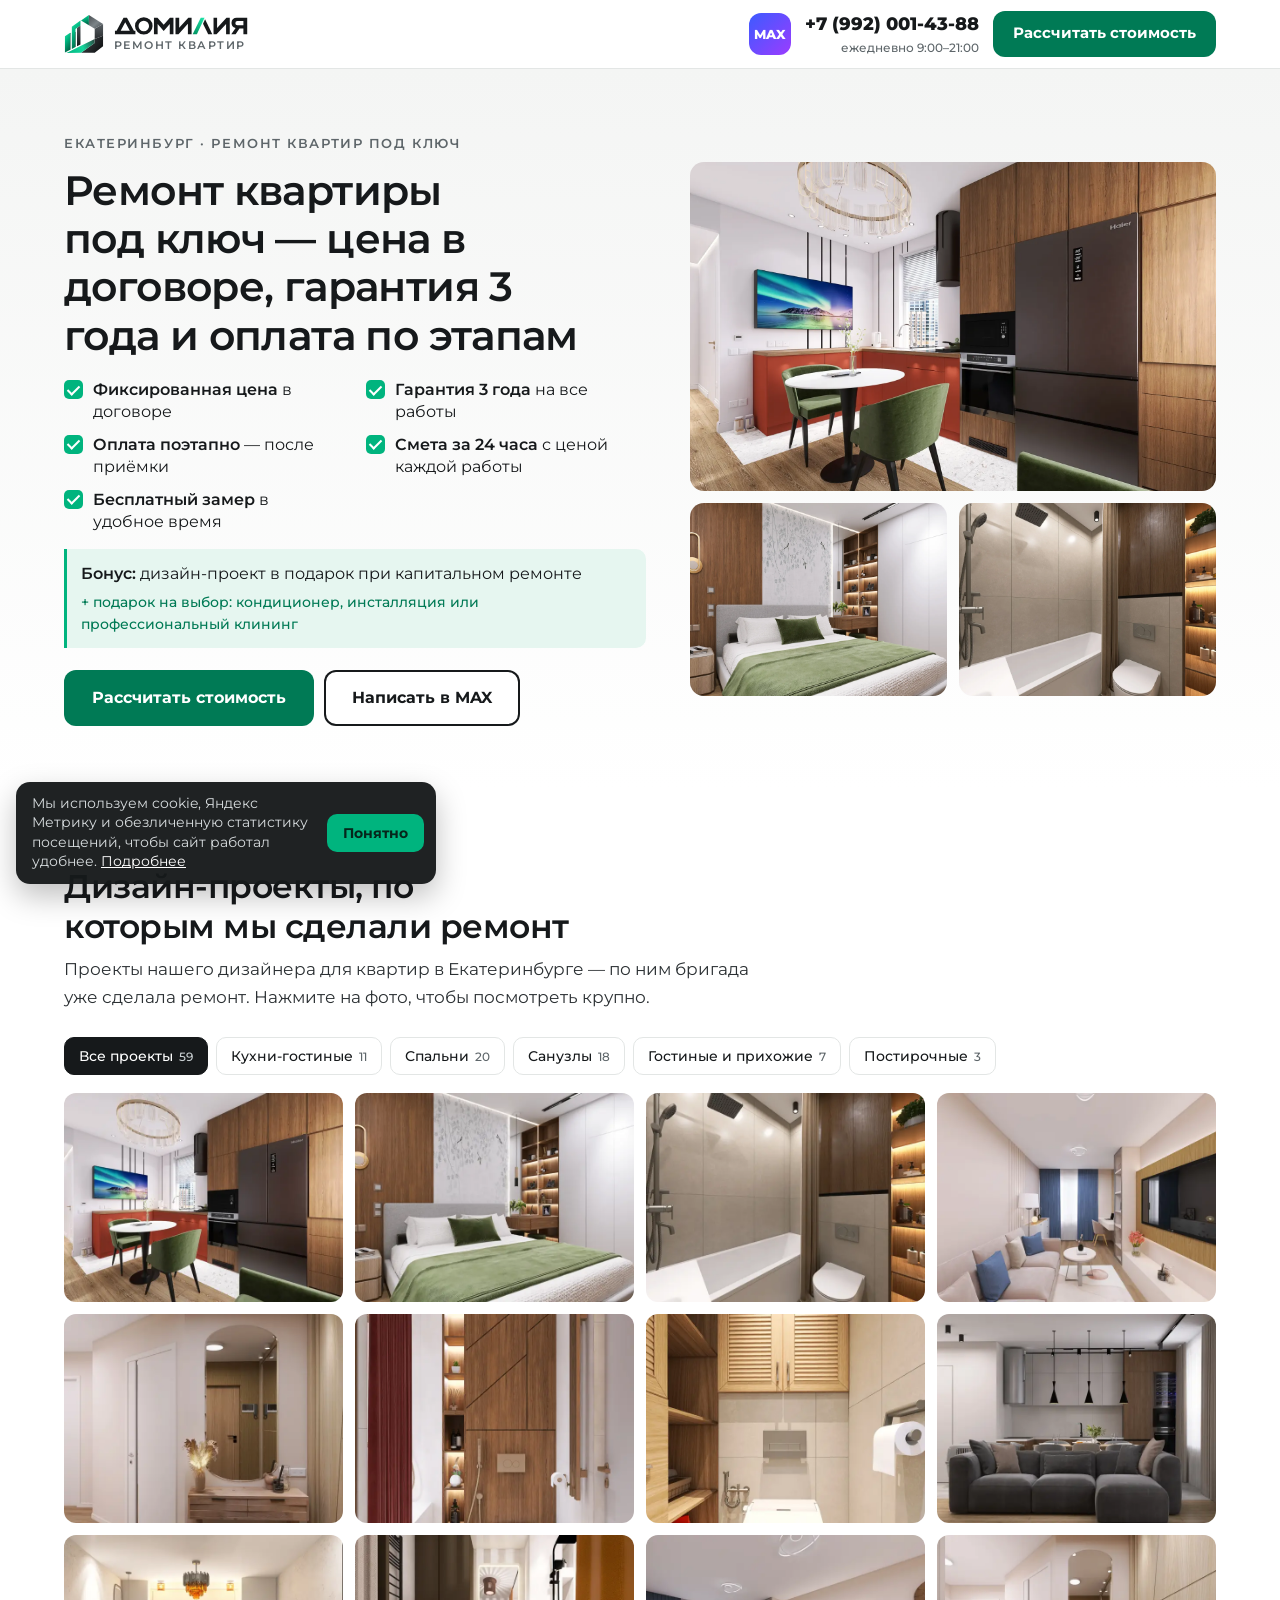
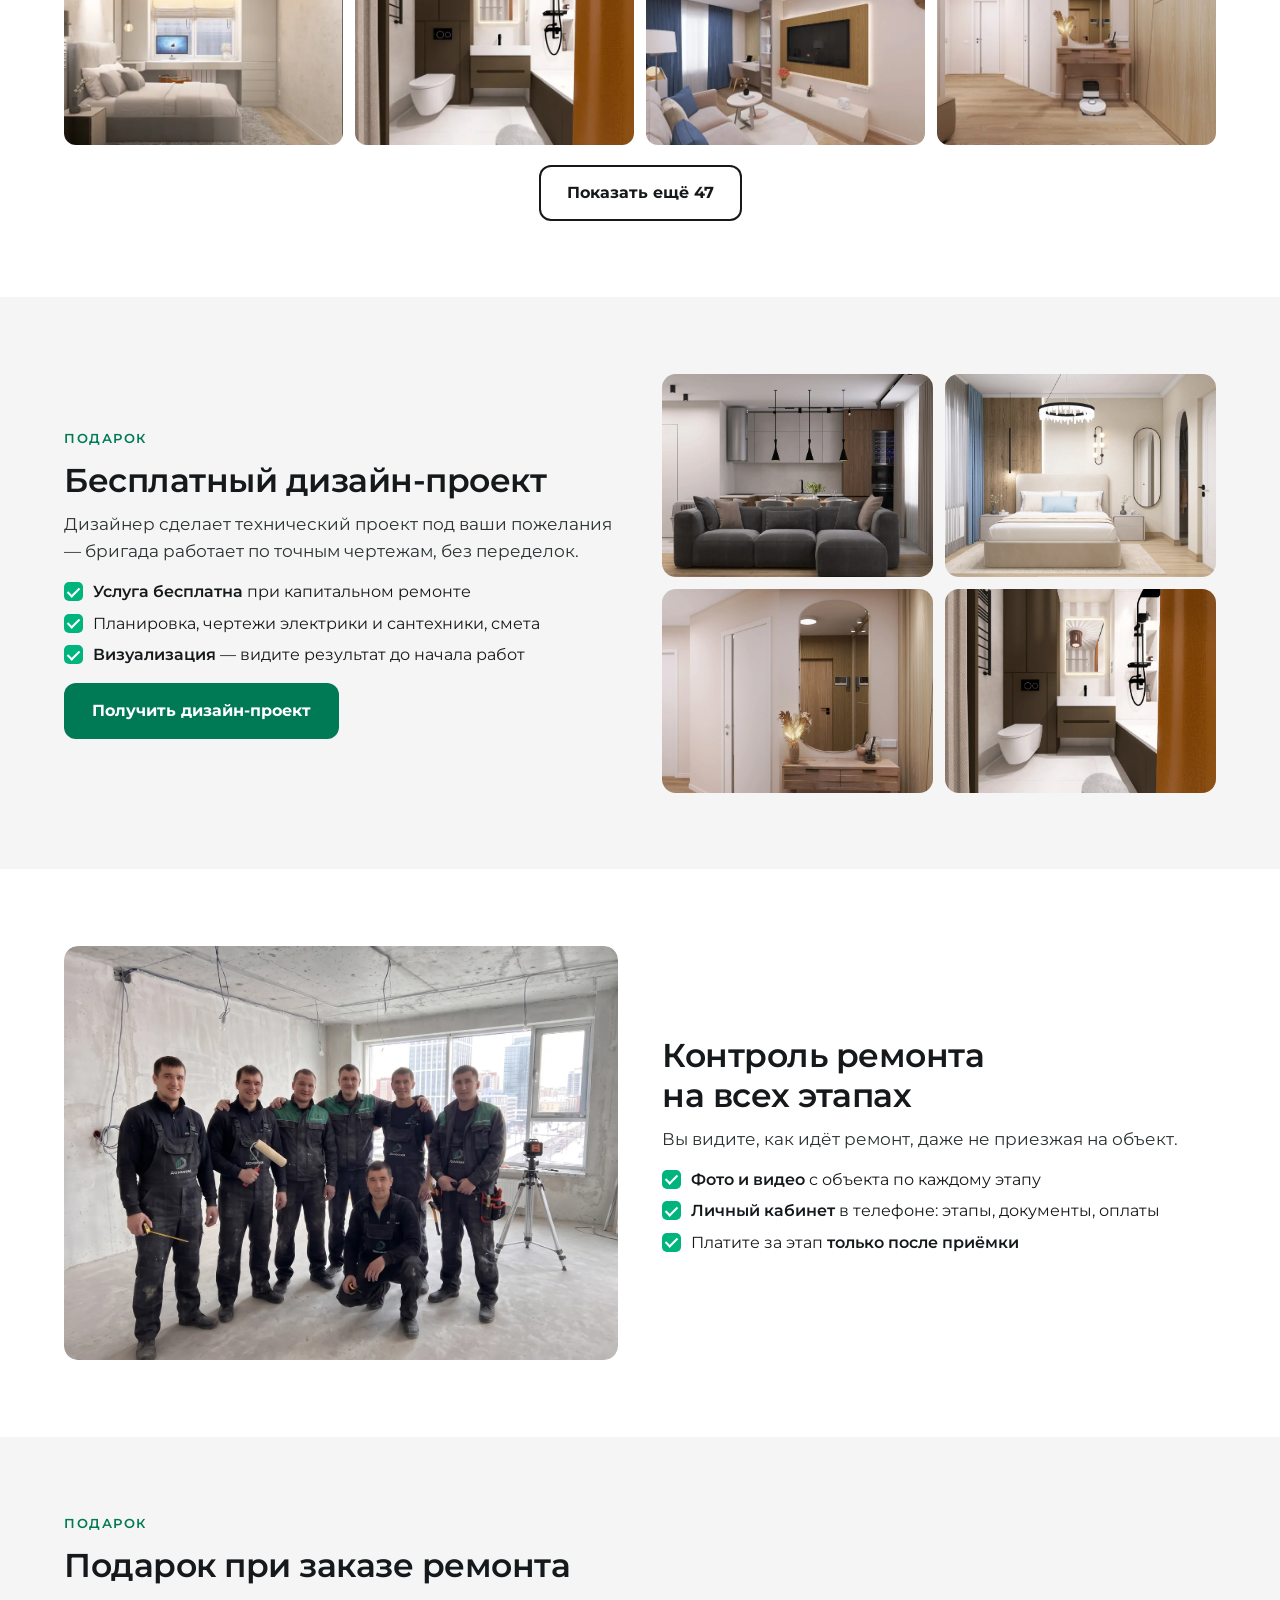
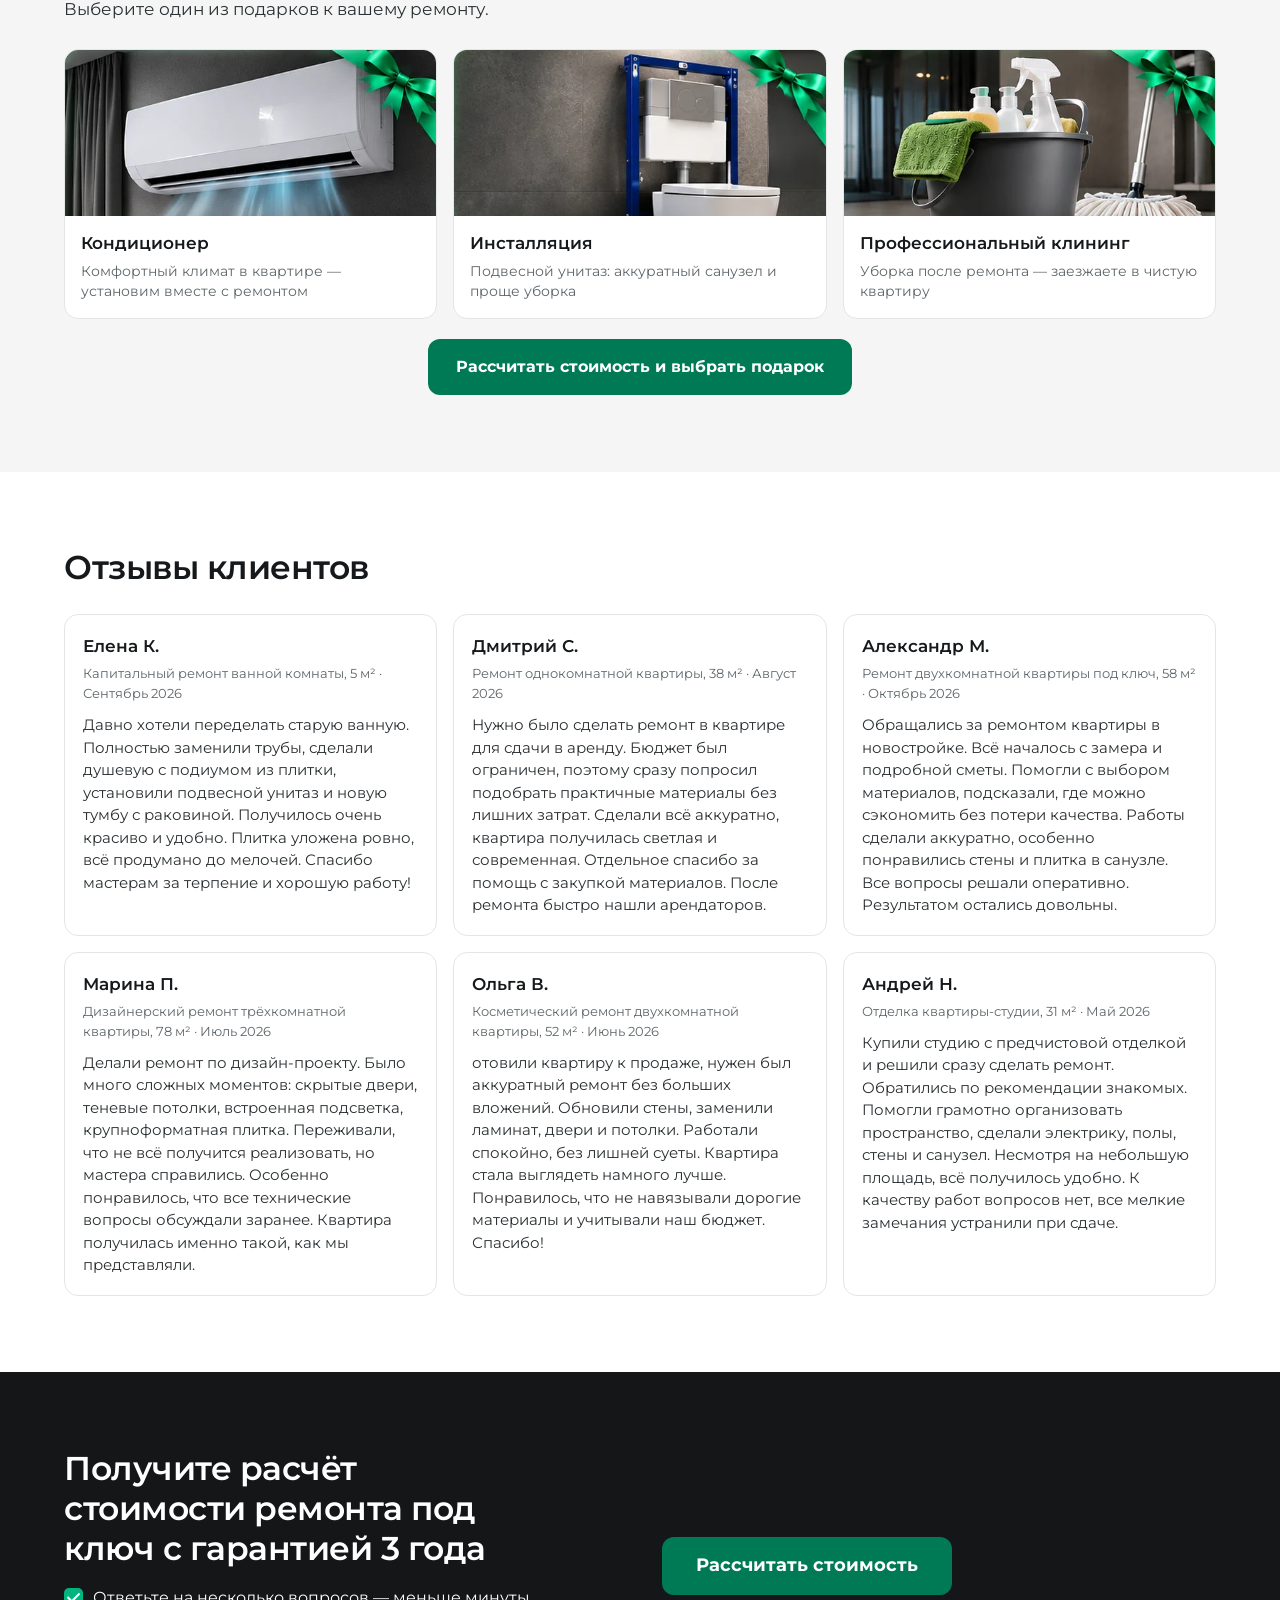
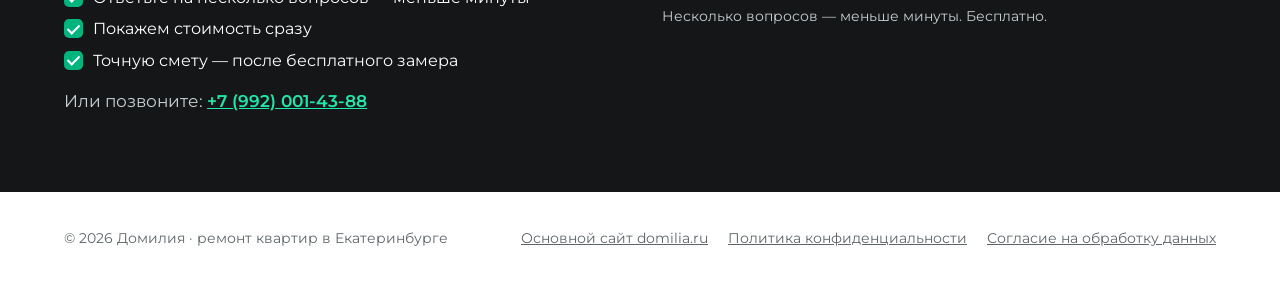
==== commit a9ff63ca: "Свой счётчик визитов: источник, фраза, прокрутка, блоки, шаги квиза, заявка — для раздела «Посетител" ====
--- a/index.html
+++ b/index.html
@@ -14,8 +14,13 @@
 <link rel="icon" href="/favicon.ico" sizes="any"><link rel="icon" href="/favicon.svg" type="image/svg+xml"><link rel="icon" type="image/png" sizes="120x120" href="/favicon-120x120.png"><link rel="apple-touch-icon" href="/apple-touch-icon.png">
 <link rel="preload" href="/fonts/montserrat-cyrillic-800-normal.woff2" as="font" type="font/woff2" crossorigin><link rel="preload" href="/fonts/montserrat-cyrillic-400-normal.woff2" as="font" type="font/woff2" crossorigin>
 <style>@font-face{font-family:Montserrat;font-style:normal;font-weight:400;font-display:swap;src:url(/fonts/montserrat-cyrillic-400-normal.woff2) format("woff2");unicode-range:U+0301,U+0400-045F,U+0490-0491,U+04B0-04B1,U+2116}@font-face{font-family:Montserrat;font-style:normal;font-weight:400;font-display:swap;src:url(/fonts/montserrat-latin-400-normal.woff2) format("woff2");unicode-range:U+0000-00FF,U+0131,U+0152-0153,U+02BB-02BC,U+02C6,U+02DA,U+02DC,U+0304,U+0308,U+0329,U+2000-206F,U+20AC,U+2122,U+2191,U+2193,U+2212,U+2215,U+FEFF,U+FFFD}@font-face{font-family:Montserrat;font-style:normal;font-weight:500;font-display:swap;src:url(/fonts/montserrat-cyrillic-500-normal.woff2) format("woff2");unicode-range:U+0301,U+0400-045F,U+0490-0491,U+04B0-04B1,U+2116}@font-face{font-family:Montserrat;font-style:normal;font-weight:500;font-display:swap;src:url(/fonts/montserrat-latin-500-normal.woff2) format("woff2");unicode-range:U+0000-00FF,U+0131,U+0152-0153,U+02BB-02BC,U+02C6,U+02DA,U+02DC,U+0304,U+0308,U+0329,U+2000-206F,U+20AC,U+2122,U+2191,U+2193,U+2212,U+2215,U+FEFF,U+FFFD}@font-face{font-family:Montserrat;font-style:normal;font-weight:600;font-display:swap;src:url(/fonts/montserrat-cyrillic-600-normal.woff2) format("woff2");unicode-range:U+0301,U+0400-045F,U+0490-0491,U+04B0-04B1,U+2116}@font-face{font-family:Montserrat;font-style:normal;font-weight:600;font-display:swap;src:url(/fonts/montserrat-latin-600-normal.woff2) format("woff2");unicode-range:U+0000-00FF,U+0131,U+0152-0153,U+02BB-02BC,U+02C6,U+02DA,U+02DC,U+0304,U+0308,U+0329,U+2000-206F,U+20AC,U+2122,U+2191,U+2193,U+2212,U+2215,U+FEFF,U+FFFD}@font-face{font-family:Montserrat;font-style:normal;font-weight:700;font-display:swap;src:url(/fonts/montserrat-cyrillic-700-normal.woff2) format("woff2");unicode-range:U+0301,U+0400-045F,U+0490-0491,U+04B0-04B1,U+2116}@font-face{font-family:Montserrat;font-style:normal;font-weight:700;font-display:swap;src:url(/fonts/montserrat-latin-700-normal.woff2) format("woff2");unicode-range:U+0000-00FF,U+0131,U+0152-0153,U+02BB-02BC,U+02C6,U+02DA,U+02DC,U+0304,U+0308,U+0329,U+2000-206F,U+20AC,U+2122,U+2191,U+2193,U+2212,U+2215,U+FEFF,U+FFFD}@font-face{font-family:Montserrat;font-style:normal;font-weight:800;font-display:swap;src:url(/fonts/montserrat-cyrillic-800-normal.woff2) format("woff2");unicode-range:U+0301,U+0400-045F,U+0490-0491,U+04B0-04B1,U+2116}@font-face{font-family:Montserrat;font-style:normal;font-weight:800;font-display:swap;src:url(/fonts/montserrat-latin-800-normal.woff2) format("woff2");unicode-range:U+0000-00FF,U+0131,U+0152-0153,U+02BB-02BC,U+02C6,U+02DA,U+02DC,U+0304,U+0308,U+0329,U+2000-206F,U+20AC,U+2122,U+2191,U+2193,U+2212,U+2215,U+FEFF,U+FFFD}</style>
-<link rel="stylesheet" href="/style.css?v=1794850134178"><link rel="preload" href="/app.js?v=1794850134178" as="script"><link rel="preload" href="/img/quiz-dp-flat-s.webp" as="image"><link rel="preload" href="/img/quiz-dp-bath-s.webp" as="image">
-<meta name="yandex-verification" content="8f62ce537b893b64" /></head>
+<link rel="stylesheet" href="/style.css?v=1794850134184"><link rel="preload" href="/app.js?v=1794850134184" as="script"><link rel="preload" href="/img/quiz-dp-flat-s.webp" as="image"><link rel="preload" href="/img/quiz-dp-bath-s.webp" as="image">
+<meta name="yandex-verification" content="8f62ce537b893b64" />
+<!-- Yandex.Metrika counter -->
+<script type="text/javascript">(function(m,e,t,r,i,k,a){m[i]=m[i]||function(){(m[i].a=m[i].a||[]).push(arguments)};m[i].l=1*new Date();for(var j=0;j<document.scripts.length;j++){if(document.scripts[j].src===r){return;}}k=e.createElement(t),a=e.getElementsByTagName(t)[0],k.async=1,k.src=r,a.parentNode.insertBefore(k,a)})(window,document,"script","https://mc.yandex.ru/metrika/tag.js?id=114347582","ym");ym(114347582,"init",{ssr:true,webvisor:true,clickmap:true,referrer:document.referrer,url:location.href,accurateTrackBounce:true,trackLinks:true});window.__ymHead=1;</script>
+<noscript><div><img src="https://mc.yandex.ru/watch/114347582" style="position:absolute;left:-9999px;" alt="" /></div></noscript>
+<!-- /Yandex.Metrika counter -->
+</head>
 <body class="ms">
 <header class="top">
   <div class="w">
@@ -41,8 +46,8 @@
   </div>
 </footer>
 <a class="mm-cta ms-mcta" id="msCta" href="#calc" data-goal="lp_cta_bar">Рассчитать стоимость</a><script>(function(){var b=document.getElementById("msCta"),f=function(){b.classList.toggle("on",scrollY>520)};addEventListener("scroll",f,{passive:true});f();})()</script>
-<div class="ck" id="ck" hidden><p>Мы используем cookie и Яндекс Метрику, чтобы сайт работал удобнее. <a href="https://domilia.ru/privacy.html" target="_blank" rel="noopener">Подробнее</a></p><button type="button" id="ckOk">Понятно</button></div>
+<div class="ck" id="ck" hidden><p>Мы используем cookie, Яндекс Метрику и обезличенную статистику посещений, чтобы сайт работал удобнее. <a href="https://domilia.ru/privacy.html" target="_blank" rel="noopener">Подробнее</a></p><button type="button" id="ckOk">Понятно</button></div>
 <script>window.LPC={"page":"s","phone":"+7 (992) 001-43-88","hours":"ежедневно 9:00–21:00","to":"","crm":"https://api.domilia.ru/lead/lXMk87fw2FItlO-4","ym":114347582,"privacy":"https://domilia.ru/privacy.html","consent":"https://domilia.ru/soglasie.html","quiz":{"title":"Расчёт стоимости ремонта","note":"Бесплатно и без регистрации","rates":{"cosm":8000,"cap":19000,"design":30000},"oldFlat":1.18,"bath":{"cosm":120000,"cap":160000,"design":220000},"days":{"cosm":[16,0.4],"cap":[38,0.7],"design":[55,1]},"spread":[0.9,1.12],"flat":[{"v":"new","t":"Новостройка","s":"без отделки или white box","img":"/img/quiz-zcg4an-s.webp"},{"v":"old","t":"Вторичное жильё","s":"есть старая отделка","img":"/img/quiz-vbmw78-s.webp"}],"rooms":[{"t":"Студия","s":"около 30 м²","a":30},{"t":"Однокомнатная","s":"около 40 м²","a":40},{"t":"Двухкомнатная","s":"около 56 м²","a":56},{"t":"Трёхкомнатная","s":"около 75 м²","a":75},{"t":"Четыре и больше","s":"от 95 м²","a":95}],"kinds":[{"v":"cap","t":"Под ключ","s":"полностью, с электрикой и сантехникой"},{"v":"design","t":"Дизайнерский","s":"по индивидуальному проекту"}],"when":["Как можно скорее","В течение месяца","Через 1–3 месяца","Пока присматриваюсь"],"resultLabel":"Ваш расчёт","formLead":"Покажем стоимость сразу после отправки и пришлём подробную смету. Бесплатно, ни к чему не обязывает.","btn":"Узнать стоимость","giftText":"Дизайн-проект в подарок при капитальном или дизайнерском ремонте","obj":[{"v":"flat","t":"Квартиру целиком","s":"комнаты, кухня, санузел","img":"/img/quiz-dp-flat-s.webp"},{"v":"bath","t":"Только санузел","s":"ванная, туалет или совмещённый","img":"/img/quiz-dp-bath-s.webp"}],"bathRate":43000,"bathMin":160000,"managerPhoto":"/img/mgr-96.webp","managerPhoto2":"/img/mgr-192.webp","manager":"Станислав"},"antispam":{"minSeconds":4,"maxPerDay":5},"objects":[{"title":"Двухкомнатная квартира в Академическом","type":"Капитальный ремонт","district":"Академический","area":56,"days":84,"price":"","year":2026,"demo":false,"task":"Вторичка 2005 года: старая алюминиевая проводка, кривые стены, тесная ванная. Хотели светлую квартиру и кухню-гостиную.","done":["Демонтаж до бетона и вывоз мусора","Новая проводка и электрощит","Новые трубы и инсталляция","Штукатурка по маякам и стяжка","Объединили кухню с гостиной (с согласованием)","Чистовая отделка и санузел под ключ"],"photos":["/img/dvuhkomnatnaya-kvartira-v-akademicheskom-nku7td.webp","/img/dvuhkomnatnaya-kvartira-v-akademicheskom-n2sz6x.webp","/img/dvuhkomnatnaya-kvartira-v-akademicheskom-9qak08.webp","/img/dvuhkomnatnaya-kvartira-v-akademicheskom-nv9jao.webp"]},{"title":"Однокомнатная квартира в новостройке на Широкой Речке","type":"Ремонт под ключ","district":"Широкая Речка","area":38,"days":70,"price":"","year":2026,"demo":false,"task":"Квартира без отделки, покупали под сдачу. Нужен практичный ремонт, который выдержит жильцов.","done":["Электрика по расстановке мебели","Штукатурка и стяжка","Кварцвинил и покраска стен","Санузел под ключ","Двери, свет, уборка"],"photos":["/img/odnokomnatnaya-kvartira-v-novostroyke-na-9dkvqs.webp","/img/odnokomnatnaya-kvartira-v-novostroyke-na-a0gsbq.webp","/img/odnokomnatnaya-kvartira-v-novostroyke-na-hkdg0j.webp"]},{"title":"Ванная под ключ на Уралмаше","type":"Ремонт ванной под ключ","district":"Уралмаш","area":5,"days":21,"price":"","year":2026,"demo":false,"task":"Старая плитка, ржавые трубы, ванна на всю стену. Хотели душевую без поддона и подвесной унитаз.","done":["Демонтаж и новые трубы","Гидроизоляция пола и стен","Трап и уклон под душевую","Крупноформатный керамогранит","Инсталляция и сантехника"],"photos":["/img/vannaya-pod-klyuch-na-uralmashe-srcgmv.webp"]},{"title":"Трёхкомнатная квартира в Центре по дизайн-проекту","type":"Дизайнерский ремонт","district":"Центр","area":78,"days":105,"price":"","year":2026,"demo":false,"task":"Нужен ремонт строго по дизайн-проекту: теневые потолки, скрытые двери, сценарии света.","done":["Дизайн-проект в подарок","Теневые потолки и подсветка","Скрытые двери под покраску","Декоративная штукатурка","Авторский надзор дизайнера"],"photos":["/img/trehkomnatnaya-kvartira-v-centre-po-diza-gcjzyl.webp","/img/trehkomnatnaya-kvartira-v-centre-po-diza-hacbq7.webp","/img/trehkomnatnaya-kvartira-v-centre-po-diza-qacpoo.webp","/img/trehkomnatnaya-kvartira-v-centre-po-diza-jnvc79.webp"]},{"title":"Студия с white box на ВИЗе","type":"Ремонт в новостройке","district":"ВИЗ","area":31,"days":63,"price":"","year":2026,"demo":false,"task":"Застройщик сделал white box. Нужно было проверить его работу и не переплатить за лишнее.","done":["Проверка работ застройщика","Доделали электрику под кухню","Покраска стен и потолков","Ламинат и плинтусы","Санузел: плитка и сантехника"],"photos":["/img/studiya-s-white-box-na-vize-xspou0.webp","/img/studiya-s-white-box-na-vize-by9e9c.webp"]},{"title":"Двухкомнатная квартира на Эльмаше","type":"Косметический ремонт","district":"Эльмаш","area":52,"days":35,"price":"","year":2026,"demo":false,"task":"Освежить квартиру перед продажей без замены коммуникаций.","done":["Шпаклёвка и покраска стен","Новый ламинат","Натяжные потолки","Замена дверей и розеток"],"photos":["/img/dvuhkomnatnaya-kvartira-na-elmashe-ulo8pb.webp","/img/dvuhkomnatnaya-kvartira-na-elmashe-z0g3ee.webp"]}],"objBtn":"Хочу такой же ремонт","finalBtn":"Жду звонка"}</script>
-<script src="/app.js?v=1794850134178" defer></script>
+<script src="/app.js?v=1794850134184" defer></script>
 </body>
 </html>
